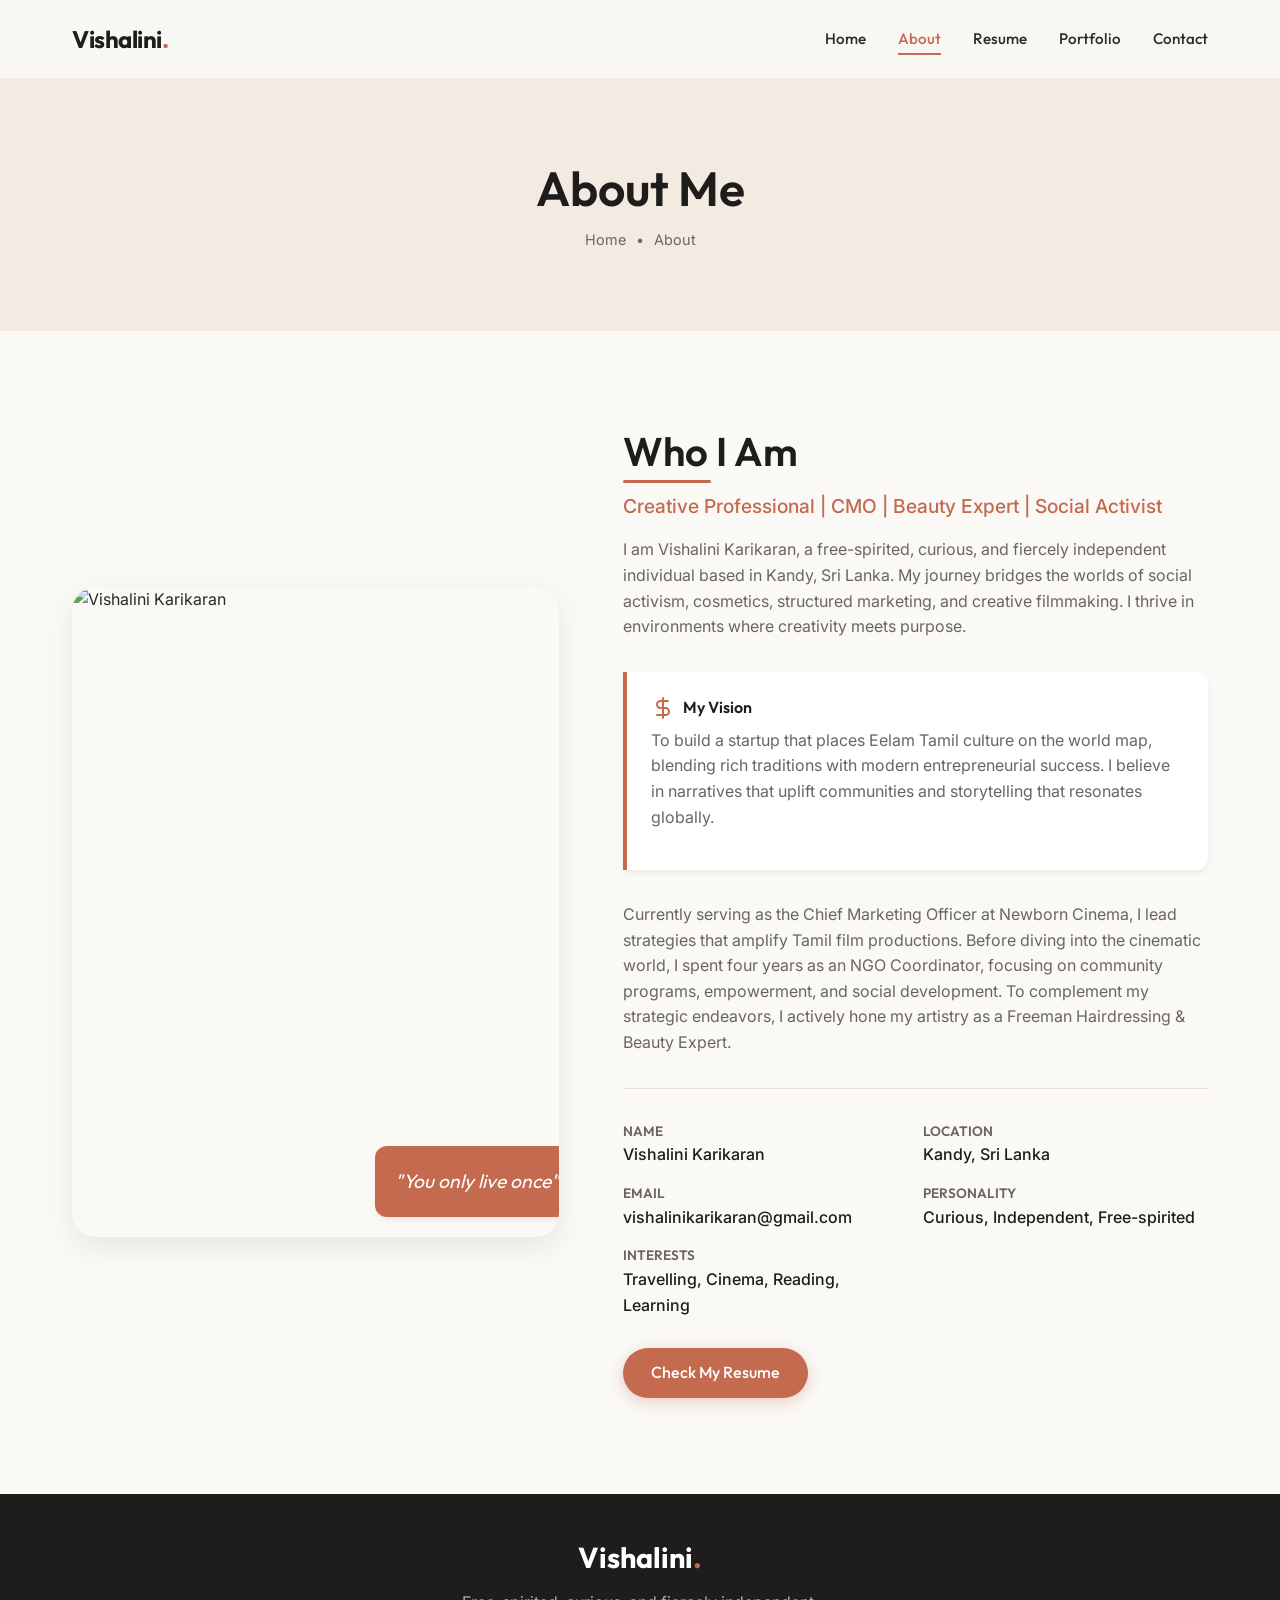
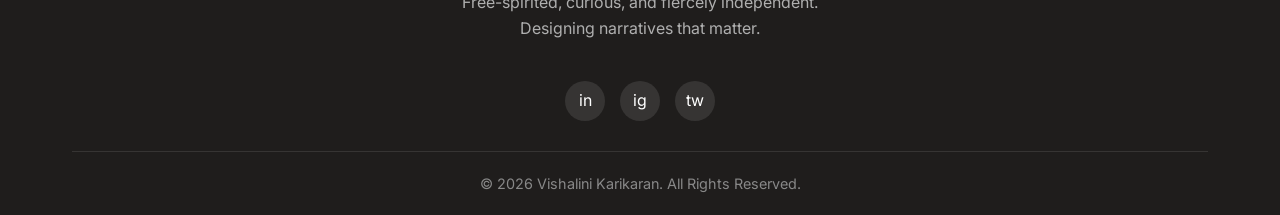
==== about.html @ 3551d784 "first commit" ====
<!DOCTYPE html>
<html lang="en">
<head>
    <meta charset="UTF-8">
    <meta name="viewport" content="width=device-width, initial-scale=1.0">
    <title>About | Vishalini Karikaran</title>
    <link rel="icon" href="favicon.ico" type="image/x-icon">
    <link rel="stylesheet" href="style.css">
</head>
<body>

    <!-- Header Navigation -->
    <header class="header">
        <div class="container nav-container">
            <a href="index.html" class="logo">Vishalini<span>.</span></a>
            
            <div class="menu-toggle">
                <span></span>
                <span></span>
                <span></span>
            </div>
            
            <nav class="nav-links">
                <a href="index.html" class="nav-item">Home</a>
                <a href="about.html" class="nav-item">About</a>
                <a href="resume.html" class="nav-item">Resume</a>
                <a href="portfolio.html" class="nav-item">Portfolio</a>
                <a href="contact.html" class="nav-item">Contact</a>
            </nav>
        </div>
    </header>

    <!-- Page Hero -->
    <section class="page-hero">
        <div class="container">
            <h1 class="page-title">About Me</h1>
            <div class="breadcrumb">
                <a href="index.html">Home</a> &bull; <span>About</span>
            </div>
        </div>
    </section>

    <!-- About Content Section -->
    <section class="section">
        <div class="container">
            <div class="about-grid">
                <!-- Image -->
                <div class="about-img">
                    <img src="https://images.unsplash.com/photo-1580489944761-15a19d654956?ixlib=rb-4.0.3&auto=format&fit=crop&w=800&q=80" alt="Vishalini Karikaran">
                    <div class="about-quote">
                        "You only live once"
                    </div>
                </div>

                <!-- Text Content -->
                <div class="about-content">
                    <h2 class="section-title">Who I Am</h2>
                    <p class="lead">Creative Professional | CMO | Beauty Expert | Social Activist</p>
                    
                    <p>
                        I am Vishalini Karikaran, a free-spirited, curious, and fiercely independent individual based in Kandy, Sri Lanka. 
                        My journey bridges the worlds of social activism, cosmetics, structured marketing, and creative filmmaking. 
                        I thrive in environments where creativity meets purpose.
                    </p>

                    <div class="vision-box">
                        <h4>
                            <svg width="24" height="24" viewBox="0 0 24 24" fill="none" stroke="currentColor" stroke-width="2" stroke-linecap="round" stroke-linejoin="round" style="color: var(--color-primary);"><path d="M12 2v20M17 5H9.5a3.5 3.5 0 0 0 0 7h5a3.5 3.5 0 0 1 0 7H6"/></svg>
                            My Vision
                        </h4>
                        <p>
                            To build a startup that places Eelam Tamil culture on the world map, blending rich traditions with modern entrepreneurial success. I believe in narratives that uplift communities and storytelling that resonates globally.
                        </p>
                    </div>

                    <p>
                        Currently serving as the Chief Marketing Officer at Newborn Cinema, I lead strategies that amplify Tamil film productions. Before diving into the cinematic world, I spent four years as an NGO Coordinator, focusing on community programs, empowerment, and social development. To complement my strategic endeavors, I actively hone my artistry as a Freeman Hairdressing & Beauty Expert.
                    </p>

                    <div class="personal-details">
                        <div class="detail-item">
                            <span class="label">Name</span>
                            <span class="val">Vishalini Karikaran</span>
                        </div>
                        <div class="detail-item">
                            <span class="label">Location</span>
                            <span class="val">Kandy, Sri Lanka</span>
                        </div>
                        <div class="detail-item">
                            <span class="label">Email</span>
                            <span class="val">vishalinikarikaran@gmail.com</span>
                        </div>
                        <div class="detail-item">
                            <span class="label">Personality</span>
                            <span class="val">Curious, Independent, Free-spirited</span>
                        </div>
                        <div class="detail-item">
                            <span class="label">Interests</span>
                            <span class="val">Travelling, Cinema, Reading, Learning</span>
                        </div>
                    </div>

                    <div style="margin-top: 30px;">
                        <a href="resume.html" class="btn btn-primary">Check My Resume</a>
                    </div>
                </div>
            </div>
        </div>
    </section>

    <!-- Footer -->
    <footer class="footer">
        <div class="container">
            <div class="footer-content">
                <a href="index.html" class="footer-logo">Vishalini<span>.</span></a>
                <p class="footer-text">Free-spirited, curious, and fiercely independent. Designing narratives that matter.</p>
                
                <div class="social-links" style="justify-content: center;">
                    <a href="#" class="social-link" aria-label="LinkedIn">in</a>
                    <a href="#" class="social-link" aria-label="Instagram">ig</a>
                    <a href="#" class="social-link" aria-label="Twitter">tw</a>
                </div>
            </div>
            <div class="footer-bottom">
                <p>&copy; 2026 Vishalini Karikaran. All Rights Reserved.</p>
            </div>
        </div>
    </footer>

    <script src="script.js"></script>
</body>
</html>
---- style.css ----
/* 
====================================
CSS VARIABLES & RESET
==================================== 
*/

@import url('https://fonts.googleapis.com/css2?family=Inter:wght@300;400;500;600&family=Outfit:wght@300;400;500;600;700&display=swap');

:root {
  /* Colors - Warm, Earthy, Professional */
  --color-bg: #FAF9F6;
  --color-bg-alt: #F3EBE1; /* Soft sand/peach */
  --color-text: #2C2A29;
  --color-text-light: #6A6560;
  
  --color-primary: #C36A4F; /* Terracotta */
  --color-primary-hover: #A85A42;
  --color-accent: #E5B299; /* Light Peach */
  --color-dark: #1F1D1C;
  
  --color-white: #FFFFFF;
  --color-border: #E8DFD5;

  /* Typography */
  --font-heading: 'Outfit', sans-serif;
  --font-body: 'Inter', sans-serif;

  /* Spacing */
  --spacing-sm: 0.5rem;
  --spacing-md: 1rem;
  --spacing-lg: 2rem;
  --spacing-xl: 4rem;
  --spacing-xxl: 6rem;

  /* Shadows & Radius */
  --radius-sm: 8px;
  --radius-md: 12px;
  --radius-lg: 24px;
  --shadow-sm: 0 4px 6px rgba(0, 0, 0, 0.05);
  --shadow-md: 0 10px 30px rgba(0, 0, 0, 0.08);
  
  /* Transitions */
  --transition: all 0.3s cubic-bezier(0.25, 0.8, 0.25, 1);
}

* {
  margin: 0;
  padding: 0;
  box-sizing: border-box;
}

html {
  font-size: 16px;
  scroll-behavior: smooth;
}

body {
  font-family: var(--font-body);
  background-color: var(--color-bg);
  color: var(--color-text);
  line-height: 1.6;
  overflow-x: hidden;
}

h1, h2, h3, h4, h5, h6 {
  font-family: var(--font-heading);
  font-weight: 600;
  color: var(--color-dark);
  line-height: 1.2;
}

a {
  text-decoration: none;
  color: inherit;
  transition: var(--transition);
}

ul {
  list-style: none;
}

img {
  max-width: 100%;
  height: auto;
  display: block;
}

.container {
  width: 100%;
  max-width: 1200px;
  margin: 0 auto;
  padding: 0 var(--spacing-lg);
}

.section {
  padding: var(--spacing-xxl) 0;
}

.section-title {
  font-size: 2.5rem;
  margin-bottom: var(--spacing-md);
  position: relative;
  display: inline-block;
}

.section-title::after {
  content: '';
  position: absolute;
  left: 0;
  bottom: -8px;
  width: 50%;
  height: 3px;
  background-color: var(--color-primary);
  border-radius: 4px;
}

.section-subtitle {
  color: var(--color-text-light);
  font-size: 1.1rem;
  margin-bottom: var(--spacing-xl);
  max-width: 600px;
}

/* Base Buttons */
.btn {
  display: inline-flex;
  align-items: center;
  justify-content: center;
  gap: 8px;
  padding: 12px 28px;
  border-radius: 50px;
  font-family: var(--font-heading);
  font-weight: 500;
  font-size: 1rem;
  cursor: pointer;
  border: none;
  transition: var(--transition);
  outline: none;
}

.btn-primary {
  background-color: var(--color-primary);
  color: var(--color-white);
  box-shadow: 0 4px 15px rgba(195, 106, 79, 0.3);
}

.btn-primary:hover {
  background-color: var(--color-primary-hover);
  transform: translateY(-2px);
  box-shadow: 0 6px 20px rgba(195, 106, 79, 0.4);
}

.btn-outline {
  background-color: transparent;
  color: var(--color-primary);
  border: 2px solid var(--color-primary);
}

.btn-outline:hover {
  background-color: var(--color-primary);
  color: var(--color-white);
}

/* 
====================================
HEADER & NAVIGATION
==================================== 
*/
.header {
  position: fixed;
  top: 0;
  left: 0;
  width: 100%;
  z-index: 1000;
  background-color: rgba(250, 249, 246, 0.9);
  backdrop-filter: blur(10px);
  -webkit-backdrop-filter: blur(10px);
  border-bottom: 1px solid rgba(232, 223, 213, 0.5);
  transition: var(--transition);
  padding: 20px 0;
}

.header.scrolled {
  padding: 12px 0;
  box-shadow: var(--shadow-sm);
}

.nav-container {
  display: flex;
  justify-content: space-between;
  align-items: center;
}

.logo {
  font-family: var(--font-heading);
  font-size: 1.5rem;
  font-weight: 700;
  color: var(--color-dark);
  letter-spacing: -0.5px;
}

.logo span {
  color: var(--color-primary);
}

.nav-links {
  display: flex;
  align-items: center;
  gap: 2rem;
}

.nav-item {
  position: relative;
  font-family: var(--font-heading);
  font-weight: 500;
  font-size: 0.95rem;
  color: var(--color-text);
}

.nav-item::after {
  content: '';
  position: absolute;
  left: 0;
  bottom: -4px;
  width: 0;
  height: 2px;
  background-color: var(--color-primary);
  transition: var(--transition);
}

.nav-item:hover::after,
.nav-item.active::after {
  width: 100%;
}

.nav-item:hover,
.nav-item.active {
  color: var(--color-primary);
}

.menu-toggle {
  display: none;
  flex-direction: column;
  gap: 5px;
  cursor: pointer;
  z-index: 1001;
}

.menu-toggle span {
  width: 25px;
  height: 2px;
  background-color: var(--color-dark);
  transition: var(--transition);
}

/* 
====================================
HERO SECTION (HOME)
==================================== 
*/
.hero {
  min-height: 100vh;
  display: flex;
  align-items: center;
  padding-top: 80px; /* Offset for header */
  position: relative;
  overflow: hidden;
}

.hero-bg-shapes {
  position: absolute;
  top: 0;
  left: 0;
  width: 100%;
  height: 100%;
  z-index: -1;
  overflow: hidden;
}

.shape {
  position: absolute;
  border-radius: 50%;
  filter: blur(80px);
  opacity: 0.6;
}

.shape-1 {
  top: -10%;
  right: -5%;
  width: 500px;
  height: 500px;
  background-color: var(--color-accent);
}

.shape-2 {
  bottom: 10%;
  left: -10%;
  width: 400px;
  height: 400px;
  background: rgba(195, 106, 79, 0.15);
}

.hero-container {
  display: grid;
  grid-template-columns: 1fr 1fr;
  gap: var(--spacing-xl);
  align-items: center;
}

.hero-content {
  max-width: 600px;
}

.hero-greeting {
  font-family: var(--font-heading);
  color: var(--color-primary);
  font-weight: 600;
  font-size: 1.1rem;
  margin-bottom: 0.5rem;
  display: block;
}

.hero-title {
  font-size: 4rem;
  line-height: 1.1;
  margin-bottom: var(--spacing-md);
  letter-spacing: -1px;
}

.hero-title span {
  display: block;
  -webkit-text-stroke: 1px var(--color-dark);
  color: transparent;
}

.hero-desc {
  font-size: 1.1rem;
  color: var(--color-text-light);
  margin-bottom: var(--spacing-lg);
  max-width: 500px;
}

.hero-btns {
  display: flex;
  gap: var(--spacing-md);
}

.hero-image-wrapper {
  position: relative;
}

.hero-image-inner {
  position: relative;
  border-radius: 30% 70% 70% 30% / 30% 30% 70% 70%;
  overflow: hidden;
  background-color: var(--color-accent);
  aspect-ratio: 1/1.1;
  display: flex;
  justify-content: center;
  align-items: flex-end;
  box-shadow: var(--shadow-md);
  border: 8px solid var(--color-white);
  animation: morphing 10s ease-in-out infinite;
}

@keyframes morphing {
  0% { border-radius: 30% 70% 70% 30% / 30% 30% 70% 70%; }
  25% { border-radius: 58% 42% 75% 25% / 76% 46% 54% 24%; }
  50% { border-radius: 50% 50% 33% 67% / 55% 27% 73% 45%; }
  75% { border-radius: 33% 67% 58% 42% / 63% 68% 32% 37%; }
  100% { border-radius: 30% 70% 70% 30% / 30% 30% 70% 70%; }
}

.hero-image-inner img {
  width: 100%;
  height: 100%;
  object-fit: cover;
}

.experience-badge {
  position: absolute;
  bottom: 40px;
  left: -20px;
  background: var(--color-white);
  padding: 15px 20px;
  border-radius: var(--radius-md);
  box-shadow: var(--shadow-md);
  display: flex;
  align-items: center;
  gap: 15px;
  animation: float 4s ease-in-out infinite;
}

@keyframes float {
  0% { transform: translateY(0); }
  50% { transform: translateY(-10px); }
  100% { transform: translateY(0); }
}

.experience-badge h3 {
  font-size: 2rem;
  color: var(--color-primary);
  margin: 0;
}

.experience-badge p {
  font-size: 0.8rem;
  font-weight: 500;
  line-height: 1.2;
  color: var(--color-text);
  margin: 0;
}

/* 
====================================
PAGE HERO (For inner pages)
==================================== 
*/
.page-hero {
  padding: 160px 0 80px;
  background-color: var(--color-bg-alt);
  text-align: center;
}

.page-title {
  font-size: 3rem;
  margin-bottom: 10px;
}

.breadcrumb {
  display: flex;
  justify-content: center;
  gap: 10px;
  font-size: 0.9rem;
  color: var(--color-text-light);
}

.breadcrumb a:hover {
  color: var(--color-primary);
}

/* 
====================================
ABOUT SECTION
==================================== 
*/
.about-grid {
  display: grid;
  grid-template-columns: 1fr 1.2fr;
  gap: var(--spacing-xl);
  align-items: center;
}

.about-img {
  position: relative;
  border-radius: var(--radius-lg);
  overflow: hidden;
  box-shadow: var(--shadow-md);
}

.about-img img {
  width: 100%;
  aspect-ratio: 3/4;
  object-fit: cover;
}

.about-quote {
  position: absolute;
  bottom: 20px;
  right: -20px; /* Offset to break grid */
  background-color: var(--color-primary);
  color: var(--color-white);
  padding: 20px;
  border-radius: var(--radius-md);
  font-family: var(--font-heading);
  font-style: italic;
  font-size: 1.2rem;
  box-shadow: var(--shadow-sm);
  max-width: 250px;
}

.about-content h3 {
  font-size: 2rem;
  margin-bottom: var(--spacing-sm);
}

.about-content .lead {
  font-size: 1.2rem;
  font-weight: 500;
  color: var(--color-primary);
  margin-bottom: var(--spacing-md);
}

.about-content p {
  margin-bottom: var(--spacing-md);
  color: var(--color-text-light);
}

.vision-box {
  background-color: var(--color-white);
  padding: 24px;
  border-left: 4px solid var(--color-primary);
  border-radius: 0 var(--radius-md) var(--radius-md) 0;
  margin: var(--spacing-lg) 0;
  box-shadow: var(--shadow-sm);
}

.vision-box h4 {
  margin-bottom: 8px;
  display: flex;
  align-items: center;
  gap: 8px;
}

.personal-details {
  display: grid;
  grid-template-columns: 1fr 1fr;
  gap: 15px;
  margin-top: var(--spacing-lg);
  padding-top: var(--spacing-lg);
  border-top: 1px solid var(--color-border);
}

.detail-item span {
  display: block;
}

.detail-item .label {
  font-size: 0.85rem;
  text-transform: uppercase;
  color: var(--color-text-light);
  font-weight: 600;
  font-family: var(--font-heading);
}

.detail-item .val {
  font-weight: 500;
  color: var(--color-dark);
}

/* 
====================================
RESUME (EXPERIENCE & EDUCATION)
==================================== 
*/
.resume-grid {
  display: grid;
  grid-template-columns: 1fr 1fr;
  gap: var(--spacing-xxl);
}

.timeline {
  position: relative;
  padding-left: 30px;
}

.timeline::before {
  content: '';
  position: absolute;
  left: 0;
  top: 10px;
  bottom: 0;
  width: 2px;
  background-color: var(--color-border);
}

.timeline-item {
  position: relative;
  margin-bottom: var(--spacing-lg);
}

.timeline-item::before {
  content: '';
  position: absolute;
  left: -35px;
  top: 5px;
  width: 12px;
  height: 12px;
  border-radius: 50%;
  background-color: var(--color-primary);
  border: 3px solid var(--color-bg);
  box-shadow: 0 0 0 2px var(--color-primary);
}

.timeline-date {
  display: inline-block;
  padding: 4px 12px;
  background-color: var(--color-bg-alt);
  color: var(--color-primary);
  border-radius: 20px;
  font-size: 0.85rem;
  font-weight: 600;
  margin-bottom: 10px;
}

.timeline-title {
  font-size: 1.3rem;
  margin-bottom: 5px;
}

.timeline-company {
  font-weight: 500;
  color: var(--color-text-light);
  margin-bottom: 10px;
  display: block;
}

.timeline-desc {
  color: var(--color-text-light);
  font-size: 0.95rem;
}

/* 
====================================
SKILLS SECTION
==================================== 
*/
.skills-grid {
  display: grid;
  grid-template-columns: repeat(auto-fit, minmax(280px, 1fr));
  gap: var(--spacing-lg);
  margin-top: var(--spacing-xl);
}

.skill-card {
  background-color: var(--color-white);
  padding: 30px;
  border-radius: var(--radius-md);
  box-shadow: var(--shadow-sm);
  transition: var(--transition);
  border-top: 4px solid transparent;
}

.skill-card:hover {
  transform: translateY(-5px);
  box-shadow: var(--shadow-md);
  border-top-color: var(--color-primary);
}

.skill-icon {
  width: 50px;
  height: 50px;
  background-color: var(--color-bg-alt);
  color: var(--color-primary);
  border-radius: 12px;
  display: flex;
  align-items: center;
  justify-content: center;
  font-size: 1.5rem;
  margin-bottom: 20px;
}

.skill-card h4 {
  font-size: 1.2rem;
  margin-bottom: 15px;
}

.skill-tags {
  display: flex;
  flex-wrap: wrap;
  gap: 8px;
}

.skill-tag {
  background-color: var(--color-bg);
  padding: 6px 12px;
  border-radius: 4px;
  font-size: 0.85rem;
  color: var(--color-text);
  border: 1px solid var(--color-border);
}

/* Languages */
.lang-container {
  margin-top: var(--spacing-xl);
}

.lang-item {
  margin-bottom: 15px;
}

.lang-header {
  display: flex;
  justify-content: space-between;
  margin-bottom: 5px;
}

.lang-name {
  font-weight: 600;
}

.lang-level {
  color: var(--color-text-light);
  font-size: 0.9rem;
}

.lang-bar {
  height: 8px;
  background-color: var(--color-border);
  border-radius: 4px;
  overflow: hidden;
}

.lang-progress {
  height: 100%;
  background-color: var(--color-primary);
  border-radius: 4px;
}

/* 
====================================
PORTFOLIO SECTION
==================================== 
*/
.portfolio-filter {
  display: flex;
  justify-content: center;
  flex-wrap: wrap;
  gap: 15px;
  margin-bottom: var(--spacing-xl);
}

.filter-btn {
  background: transparent;
  border: 1px solid var(--color-border);
  padding: 8px 20px;
  border-radius: 30px;
  cursor: pointer;
  font-family: var(--font-heading);
  font-weight: 500;
  transition: var(--transition);
}

.filter-btn:hover,
.filter-btn.active {
  background-color: var(--color-primary);
  color: var(--color-white);
  border-color: var(--color-primary);
}

.portfolio-grid {
  display: grid;
  grid-template-columns: repeat(auto-fill, minmax(320px, 1fr));
  gap: var(--spacing-lg);
}

.portfolio-item {
  position: relative;
  border-radius: var(--radius-md);
  overflow: hidden;
  box-shadow: var(--shadow-sm);
  group: portfolio;
  aspect-ratio: 4/3;
  cursor: pointer;
}

.portfolio-img {
  width: 100%;
  height: 100%;
  object-fit: cover;
  transition: transform 0.5s ease;
}

.portfolio-overlay {
  position: absolute;
  inset: 0;
  background: linear-gradient(to top, rgba(31, 29, 28, 0.9), rgba(31, 29, 28, 0.2));
  display: flex;
  flex-direction: column;
  justify-content: flex-end;
  padding: 30px;
  opacity: 0;
  transition: var(--transition);
}

.portfolio-item:hover .portfolio-img {
  transform: scale(1.05);
}

.portfolio-item:hover .portfolio-overlay {
  opacity: 1;
}

.portfolio-category {
  color: var(--color-accent);
  font-size: 0.85rem;
  font-weight: 600;
  text-transform: uppercase;
  letter-spacing: 1px;
  margin-bottom: 5px;
  transform: translateY(20px);
  transition: all 0.4s ease 0.1s;
}

.portfolio-title {
  color: var(--color-white);
  font-size: 1.4rem;
  transform: translateY(20px);
  transition: all 0.4s ease 0.2s;
}

.portfolio-item:hover .portfolio-category,
.portfolio-item:hover .portfolio-title {
  transform: translateY(0);
}

/* 
====================================
CONTACT SECTION
==================================== 
*/
.contact-wrap {
  display: grid;
  grid-template-columns: 1fr 1.5fr;
  gap: var(--spacing-xl);
  background-color: var(--color-white);
  border-radius: var(--radius-lg);
  overflow: hidden;
  box-shadow: var(--shadow-md);
}

.contact-info {
  background-color: var(--color-dark);
  color: var(--color-white);
  padding: 40px;
}

.contact-info h3 {
  color: var(--color-white);
  margin-bottom: 10px;
}

.contact-info p {
  color: #AFAFAF;
  margin-bottom: 30px;
}

.contact-details {
  display: flex;
  flex-direction: column;
  gap: 20px;
}

.contact-item {
  display: flex;
  align-items: flex-start;
  gap: 15px;
}

.contact-icon {
  width: 40px;
  height: 40px;
  background-color: rgba(255, 255, 255, 0.1);
  border-radius: 50%;
  display: flex;
  align-items: center;
  justify-content: center;
  color: var(--color-primary);
  font-size: 1.2rem;
  flex-shrink: 0;
}

.contact-text h4 {
  font-size: 1rem;
  margin-bottom: 5px;
  color: var(--color-white);
}

.contact-text p, .contact-text a {
  color: #AFAFAF;
  font-size: 0.95rem;
}

.contact-text a:hover {
  color: var(--color-primary);
}

.social-links {
  display: flex;
  gap: 15px;
  margin-top: 40px;
}

.social-link {
  width: 40px;
  height: 40px;
  border-radius: 50%;
  background-color: rgba(255, 255, 255, 0.1);
  display: flex;
  align-items: center;
  justify-content: center;
  color: var(--color-white);
  transition: var(--transition);
}

.social-link:hover {
  background-color: var(--color-primary);
  transform: translateY(-3px);
}

.contact-form {
  padding: 40px;
}

.form-group {
  margin-bottom: 20px;
}

.form-row {
  display: grid;
  grid-template-columns: 1fr 1fr;
  gap: 20px;
}

.form-label {
  display: block;
  font-weight: 500;
  margin-bottom: 8px;
  color: var(--color-dark);
}

.form-control {
  width: 100%;
  padding: 12px 15px;
  border: 1px solid var(--color-border);
  border-radius: var(--radius-sm);
  background-color: var(--color-bg);
  font-family: var(--font-body);
  font-size: 1rem;
  transition: var(--transition);
}

.form-control:focus {
  outline: none;
  border-color: var(--color-primary);
  box-shadow: 0 0 0 3px rgba(195, 106, 79, 0.1);
}

textarea.form-control {
  min-height: 120px;
  resize: vertical;
}

/* 
====================================
FOOTER
==================================== 
*/
.footer {
  background-color: var(--color-dark);
  color: var(--color-white);
  padding: 40px 0 20px;
  text-align: center;
}

.footer-content {
  margin-bottom: 30px;
}

.footer-logo {
  font-family: var(--font-heading);
  font-size: 1.8rem;
  font-weight: 700;
  color: var(--color-white);
  margin-bottom: 10px;
  display: inline-block;
}

.footer-logo span {
  color: var(--color-primary);
}

.footer-text {
  color: #AFAFAF;
  max-width: 400px;
  margin: 0 auto;
}

.footer-bottom {
  padding-top: 20px;
  border-top: 1px solid rgba(255, 255, 255, 0.1);
  color: #888;
  font-size: 0.9rem;
}

/* 
====================================
RESPONSIVE DESIGN
==================================== 
*/
@media (max-width: 992px) {
  .hero-title { font-size: 3rem; }
  .about-grid, .resume-grid, .contact-wrap { grid-template-columns: 1fr; }
  .about-img { margin-bottom: 30px; }
  .about-quote { right: 20px; }
  .contact-wrap { gap: 0; }
  .form-row { grid-template-columns: 1fr; }
}

@media (max-width: 768px) {
  .nav-links {
    position: fixed;
    top: 0;
    right: -100%;
    width: 80%;
    max-width: 300px;
    height: 100vh;
    background-color: var(--color-white);
    flex-direction: column;
    justify-content: center;
    align-items: center;
    gap: 2rem;
    box-shadow: -5px 0 15px rgba(0,0,0,0.1);
    transition: var(--transition);
    z-index: 1000;
  }
  
  .nav-links.active {
    right: 0;
  }
  
  .menu-toggle {
    display: flex;
  }
  
  .menu-toggle.active span:nth-child(1) {
    transform: translateY(7px) rotate(45deg);
  }
  
  .menu-toggle.active span:nth-child(2) {
    opacity: 0;
  }
  
  .menu-toggle.active span:nth-child(3) {
    transform: translateY(-7px) rotate(-45deg);
  }
  
  .hero-container { grid-template-columns: 1fr; text-align: center; }
  .hero-btns { justify-content: center; }
  .hero-image-wrapper { order: -1; max-width: 400px; margin: 0 auto; }
  .experience-badge { bottom: 10px; left: 10px; padding: 10px 15px; }
  .experience-badge h3 { font-size: 1.5rem; }
  
  .page-title { font-size: 2.5rem; }
  .section-title { font-size: 2rem; }
}

@media (max-width: 480px) {
  .hero-title { font-size: 2.2rem; }
  .contact-info, .contact-form { padding: 30px 20px; }
  .personal-details { grid-template-columns: 1fr; }
}
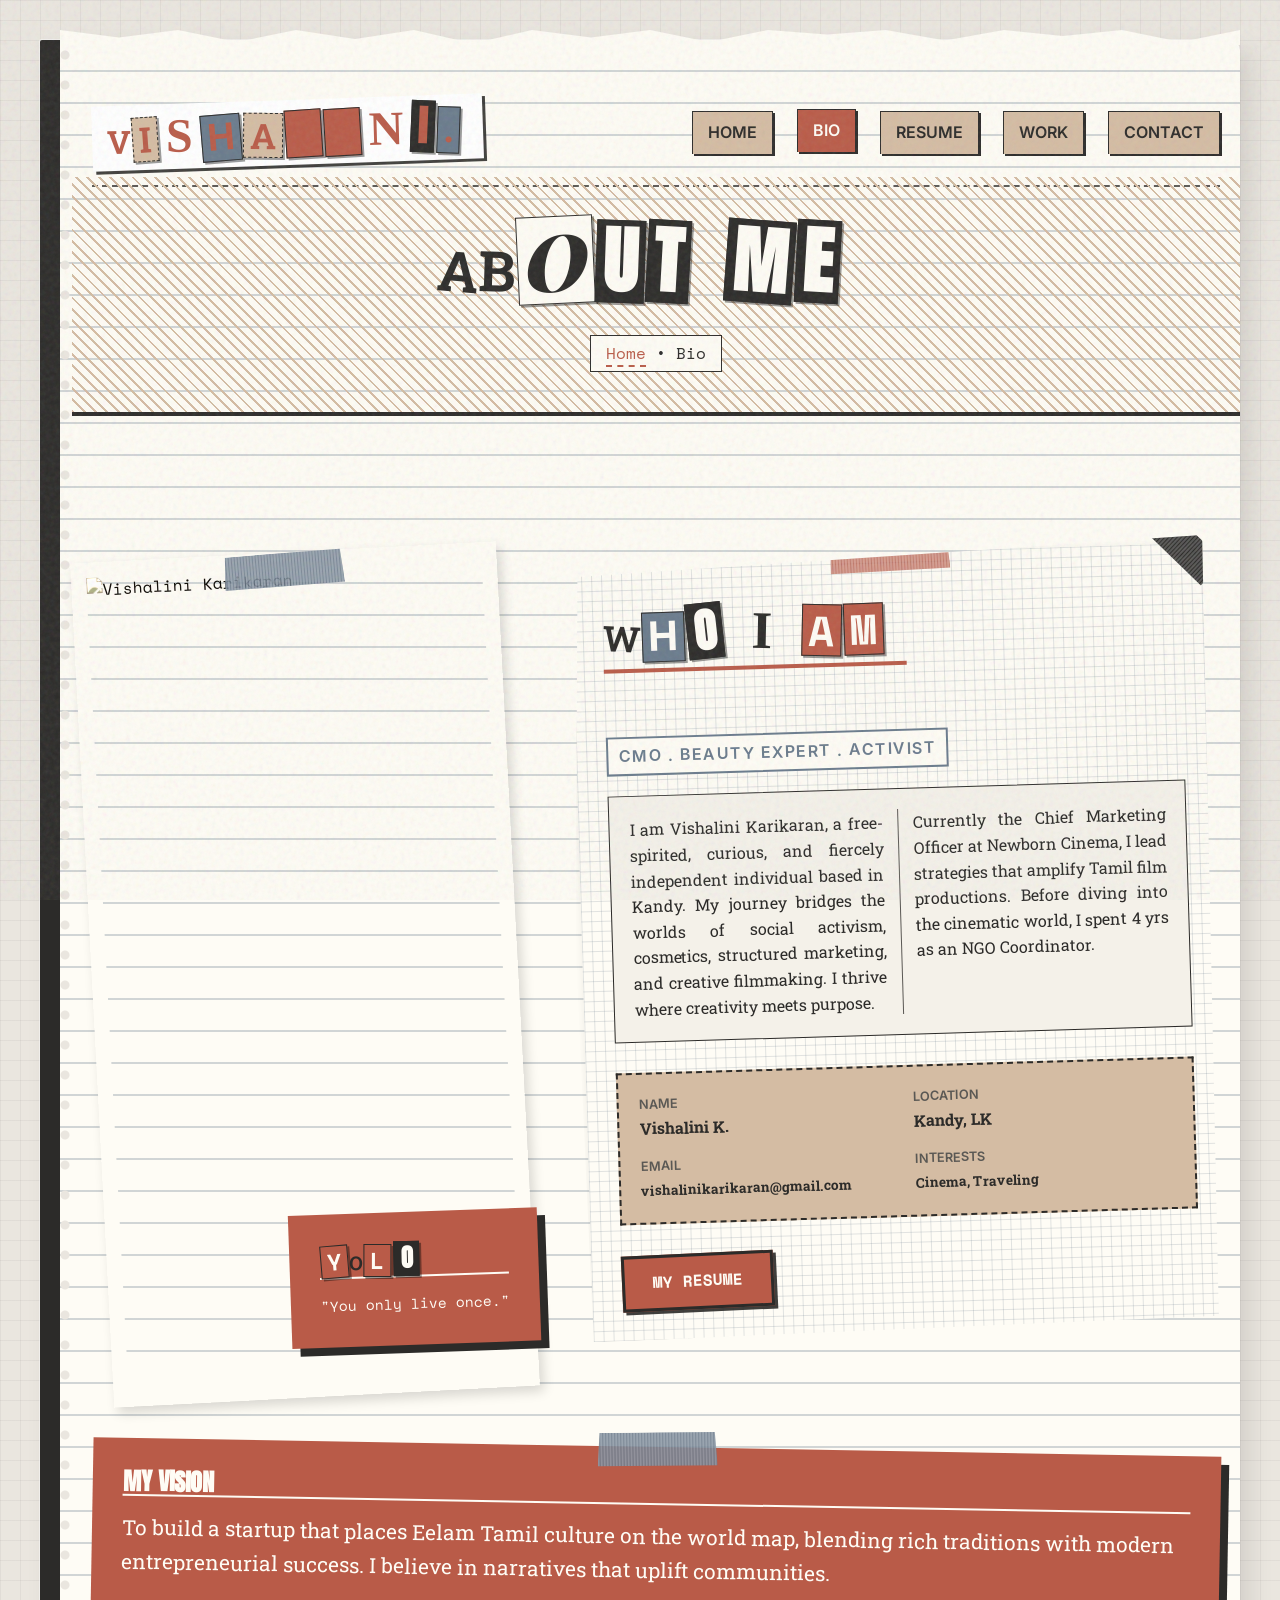
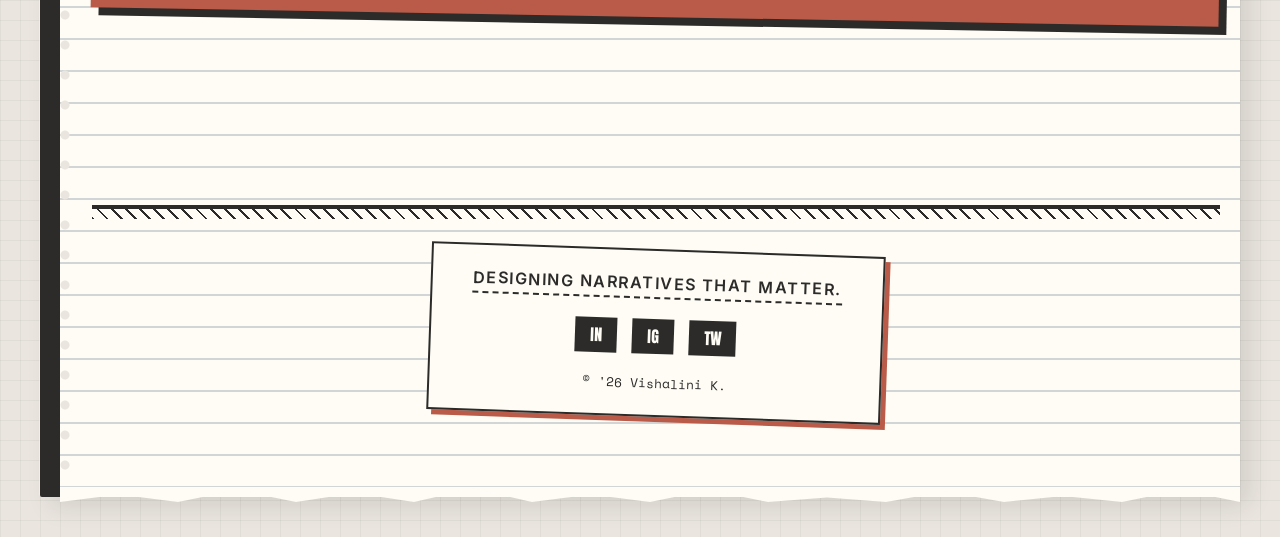
==== commit b5c5b23e: "feat: Implement the initial structure, styling, and basic interactivity for a personal portfolio web" ====
--- a/about.html
+++ b/about.html
@@ -4,128 +4,116 @@
     <meta charset="UTF-8">
     <meta name="viewport" content="width=device-width, initial-scale=1.0">
     <title>About | Vishalini Karikaran</title>
-    <link rel="icon" href="favicon.ico" type="image/x-icon">
     <link rel="stylesheet" href="style.css">
 </head>
 <body>
 
-    <!-- Header Navigation -->
-    <header class="header">
-        <div class="container nav-container">
-            <a href="index.html" class="logo">Vishalini<span>.</span></a>
-            
-            <div class="menu-toggle">
-                <span></span>
-                <span></span>
-                <span></span>
+    <div class="container sketchbook-page bg-lined">
+        <div class="torn-edge" style="top: -10px; transform: scaleY(-1);"></div>
+        
+        <!-- Header Navigation -->
+        <header class="header">
+            <div class="nav-container">
+                <a href="index.html" class="logo ransom-text">Vishalini.</a>
+                
+                <nav class="nav-links">
+                    <a href="index.html" class="nav-item">Home</a>
+                    <a href="about.html" class="nav-item active">Bio</a>
+                    <a href="resume.html" class="nav-item">Resume</a>
+                    <a href="portfolio.html" class="nav-item">Work</a>
+                    <a href="contact.html" class="nav-item">Contact</a>
+                </nav>
             </div>
-            
-            <nav class="nav-links">
-                <a href="index.html" class="nav-item">Home</a>
-                <a href="about.html" class="nav-item">About</a>
-                <a href="resume.html" class="nav-item">Resume</a>
-                <a href="portfolio.html" class="nav-item">Portfolio</a>
-                <a href="contact.html" class="nav-item">Contact</a>
-            </nav>
-        </div>
-    </header>
+        </header>
 
-    <!-- Page Hero -->
-    <section class="page-hero">
-        <div class="container">
-            <h1 class="page-title">About Me</h1>
+        <!-- Page Hero -->
+        <section class="page-hero">
+            <h1 class="page-title ransom-text" style="font-size: 3.5rem;">About Me</h1>
             <div class="breadcrumb">
-                <a href="index.html">Home</a> &bull; <span>About</span>
+                <a href="index.html">Home</a> &bull; <span>Bio</span>
             </div>
-        </div>
-    </section>
+        </section>
 
-    <!-- About Content Section -->
-    <section class="section">
-        <div class="container">
+        <!-- About Content Section -->
+        <section class="section">
             <div class="about-grid">
                 <!-- Image -->
-                <div class="about-img">
-                    <img src="https://images.unsplash.com/photo-1580489944761-15a19d654956?ixlib=rb-4.0.3&auto=format&fit=crop&w=800&q=80" alt="Vishalini Karikaran">
-                    <div class="about-quote">
-                        "You only live once"
+                <div class="about-img photo-wrapper no-init-rot" style="transform: rotate(-3deg);">
+                    <div class="tape tape-top tape-blue"></div>
+                    <img src="https://images.unsplash.com/photo-1580489944761-15a19d654956?ixlib=rb-4.0.3&auto=format&fit=crop&w=800&q=80" alt="Vishalini Karikaran" style="filter: grayscale(80%) sepia(40%) contrast(150%);">
+                    
+                    <div class="vision-box no-init-rot" style="position:absolute; bottom: -30px; right: -20px; max-width: 250px; z-index: 10;">
+                        <h4 class="ransom-text" style="font-size: 1.2rem; color:var(--color-paper);">YOLO</h4>
+                        <p style="font-family: var(--font-anchor); font-size:0.9rem;">"You only live once."</p>
                     </div>
                 </div>
 
                 <!-- Text Content -->
-                <div class="about-content">
-                    <h2 class="section-title">Who I Am</h2>
-                    <p class="lead">Creative Professional | CMO | Beauty Expert | Social Activist</p>
+                <div class="about-content scrap bg-graph">
+                    <div class="tape tape-top tape-red"></div>
+                    <h2 class="section-title ransom-text" style="font-size: 2.2rem; margin-top:15px;">Who I Am</h2>
                     
-                    <p>
-                        I am Vishalini Karikaran, a free-spirited, curious, and fiercely independent individual based in Kandy, Sri Lanka. 
-                        My journey bridges the worlds of social activism, cosmetics, structured marketing, and creative filmmaking. 
-                        I thrive in environments where creativity meets purpose.
-                    </p>
-
-                    <div class="vision-box">
-                        <h4>
-                            <svg width="24" height="24" viewBox="0 0 24 24" fill="none" stroke="currentColor" stroke-width="2" stroke-linecap="round" stroke-linejoin="round" style="color: var(--color-primary);"><path d="M12 2v20M17 5H9.5a3.5 3.5 0 0 0 0 7h5a3.5 3.5 0 0 1 0 7H6"/></svg>
-                            My Vision
-                        </h4>
+                    <p class="clean-anchor" style="display:inline-block; margin-bottom: 20px;">CMO . Beauty Expert . Activist</p>
+                    
+                    <div class="newspaper-column">
                         <p>
-                            To build a startup that places Eelam Tamil culture on the world map, blending rich traditions with modern entrepreneurial success. I believe in narratives that uplift communities and storytelling that resonates globally.
+                            I am Vishalini Karikaran, a free-spirited, curious, and fiercely independent individual based in Kandy. My journey bridges the worlds of social activism, cosmetics, structured marketing, and creative filmmaking. I thrive where creativity meets purpose.
+                        </p>
+                        <p>
+                            Currently the Chief Marketing Officer at Newborn Cinema, I lead strategies that amplify Tamil film productions. Before diving into the cinematic world, I spent 4 yrs as an NGO Coordinator.
                         </p>
                     </div>
 
-                    <p>
-                        Currently serving as the Chief Marketing Officer at Newborn Cinema, I lead strategies that amplify Tamil film productions. Before diving into the cinematic world, I spent four years as an NGO Coordinator, focusing on community programs, empowerment, and social development. To complement my strategic endeavors, I actively hone my artistry as a Freeman Hairdressing & Beauty Expert.
-                    </p>
-
-                    <div class="personal-details">
+                    <div class="personal-details no-init-rot">
+                        <div class="tape tape-corner" style="background-color: var(--color-ink); right: -15px; top: -15px;"></div>
                         <div class="detail-item">
                             <span class="label">Name</span>
-                            <span class="val">Vishalini Karikaran</span>
+                            <span class="val">Vishalini K.</span>
                         </div>
                         <div class="detail-item">
                             <span class="label">Location</span>
-                            <span class="val">Kandy, Sri Lanka</span>
+                            <span class="val">Kandy, LK</span>
                         </div>
                         <div class="detail-item">
                             <span class="label">Email</span>
-                            <span class="val">vishalinikarikaran@gmail.com</span>
-                        </div>
-                        <div class="detail-item">
-                            <span class="label">Personality</span>
-                            <span class="val">Curious, Independent, Free-spirited</span>
+                            <span class="val" style="font-size: 0.85rem;">vishalinikarikaran@gmail.com</span>
                         </div>
                         <div class="detail-item">
                             <span class="label">Interests</span>
-                            <span class="val">Travelling, Cinema, Reading, Learning</span>
+                            <span class="val" style="font-size: 0.85rem;">Cinema, Traveling</span>
                         </div>
                     </div>
 
                     <div style="margin-top: 30px;">
-                        <a href="resume.html" class="btn btn-primary">Check My Resume</a>
+                        <a href="resume.html" class="btn btn-primary">My Resume</a>
                     </div>
                 </div>
             </div>
-        </div>
-    </section>
+            
+            <div class="vision-box" style="margin-top: 50px;">
+                <div class="tape tape-top tape-blue"></div>
+                <h4>My Vision</h4>
+                <p style="font-family: var(--font-slab); font-size: 1.3rem;">
+                    To build a startup that places Eelam Tamil culture on the world map, blending rich traditions with modern entrepreneurial success. I believe in narratives that uplift communities.
+                </p>
+            </div>
+        </section>
 
-    <!-- Footer -->
-    <footer class="footer">
-        <div class="container">
+        <!-- Footer -->
+        <footer class="footer">
             <div class="footer-content">
-                <a href="index.html" class="footer-logo">Vishalini<span>.</span></a>
-                <p class="footer-text">Free-spirited, curious, and fiercely independent. Designing narratives that matter.</p>
-                
-                <div class="social-links" style="justify-content: center;">
-                    <a href="#" class="social-link" aria-label="LinkedIn">in</a>
-                    <a href="#" class="social-link" aria-label="Instagram">ig</a>
-                    <a href="#" class="social-link" aria-label="Twitter">tw</a>
+                <p class="footer-text clean-anchor" style="color:var(--color-ink); background:transparent; border:none; border-bottom:2px dashed; padding:0;">Designing narratives that matter.</p>
+                <div class="social-links">
+                    <a href="#" class="social-link">IN</a>
+                    <a href="#" class="social-link">IG</a>
+                    <a href="#" class="social-link">TW</a>
                 </div>
+                <p style="margin-top:20px; font-family:var(--font-anchor); font-size: 0.8rem;">&copy; '26 Vishalini K.</p>
             </div>
-            <div class="footer-bottom">
-                <p>&copy; 2026 Vishalini Karikaran. All Rights Reserved.</p>
-            </div>
-        </div>
-    </footer>
+        </footer>
+
+        <div class="torn-edge"></div>
+    </div>
 
     <script src="script.js"></script>
 </body>
--- a/style.css
+++ b/style.css
@@ -1,46 +1,38 @@
 /* 
 ====================================
-CSS VARIABLES & RESET
-==================================== 
-*/
-
-@import url('https://fonts.googleapis.com/css2?family=Inter:wght@300;400;500;600&family=Outfit:wght@300;400;500;600;700&display=swap');
+CSS VARIABLES & RESET (SCRAPBOOK THEME)
+==================================== 
+*/
+@import url('https://fonts.googleapis.com/css2?family=Anton&family=Roboto+Slab:wght@400;700;900&family=Playfair+Display:ital,wght@0,400;0,700;0,900;1,400;1,700&family=Space+Mono:ital,wght@0,400;0,700;1,400&family=Inter:wght@400;600&display=swap');
 
 :root {
-  /* Colors - Warm, Earthy, Professional */
-  --color-bg: #FAF9F6;
-  --color-bg-alt: #F3EBE1; /* Soft sand/peach */
-  --color-text: #2C2A29;
-  --color-text-light: #6A6560;
-  
-  --color-primary: #C36A4F; /* Terracotta */
-  --color-primary-hover: #A85A42;
-  --color-accent: #E5B299; /* Light Peach */
-  --color-dark: #1F1D1C;
-  
-  --color-white: #FFFFFF;
-  --color-border: #E8DFD5;
-
-  /* Typography */
-  --font-heading: 'Outfit', sans-serif;
-  --font-body: 'Inter', sans-serif;
-
-  /* Spacing */
+  /* Muted vintage analog palette */
+  --color-cream: #EAE6DF;
+  --color-off-white: #F4F1E9;
+  --color-dusty-blue: #6A7B8C;
+  --color-dusty-blue-hover: #556372;
+  --color-terracotta: #B95B48;
+  --color-ink: #2C2B29;
+  --color-ink-light: #5A5854;
+  --color-paper: #FEFCF5;
+  --color-kraft: #D4BCA3;
+  --color-tape: rgba(230, 226, 212, 0.85);
+
+  /* Fonts */
+  --font-anchor: 'Space Mono', monospace;  /* Hand-typed look */
+  --font-slab: 'Roboto Slab', serif;       /* Sturdy newspaper */
+  --font-didone: 'Playfair Display', serif; /* Elegant, high-contrast print */
+  --font-sans: 'Anton', sans-serif;         /* Bold poster print */
+  --font-clean: 'Inter', sans-serif;        /* Hanover studio equivalent anchor */
+
   --spacing-sm: 0.5rem;
   --spacing-md: 1rem;
   --spacing-lg: 2rem;
   --spacing-xl: 4rem;
   --spacing-xxl: 6rem;
-
-  /* Shadows & Radius */
-  --radius-sm: 8px;
-  --radius-md: 12px;
-  --radius-lg: 24px;
-  --shadow-sm: 0 4px 6px rgba(0, 0, 0, 0.05);
-  --shadow-md: 0 10px 30px rgba(0, 0, 0, 0.08);
   
-  /* Transitions */
-  --transition: all 0.3s cubic-bezier(0.25, 0.8, 0.25, 1);
+  --shadow-ink: 3px 3px 0px rgba(44, 43, 41, 0.9);
+  --shadow-paper: 4px 6px 12px rgba(0, 0, 0, 0.15);
 }
 
 * {
@@ -49,140 +41,242 @@
   box-sizing: border-box;
 }
 
-html {
-  font-size: 16px;
-  scroll-behavior: smooth;
-}
-
 body {
-  font-family: var(--font-body);
-  background-color: var(--color-bg);
-  color: var(--color-text);
+  background-color: var(--color-cream);
+  /* Lined Notebook / Graph Paper Mix */
+  background-image: 
+    linear-gradient(rgba(44,43,41,0.05) 1px, transparent 1px),
+    linear-gradient(90deg, rgba(44,43,41,0.05) 1px, transparent 1px);
+  background-size: 20px 20px;
+  color: var(--color-ink);
+  font-family: var(--font-anchor);
   line-height: 1.6;
   overflow-x: hidden;
-}
-
-h1, h2, h3, h4, h5, h6 {
-  font-family: var(--font-heading);
-  font-weight: 600;
-  color: var(--color-dark);
-  line-height: 1.2;
+  position: relative;
+}
+
+/* Analog film grain/noise overlay */
+body::after {
+  content: "";
+  position: fixed;
+  top: 0; left: 0; width: 100vw; height: 100vh;
+  pointer-events: none;
+  background: url('data:image/svg+xml;utf8,%3Csvg viewBox="0 0 200 200" xmlns="http://www.w3.org/2000/svg"%3E%3Cfilter id="noiseFilter"%3E%3CfeTurbulence type="fractalNoise" baseFrequency="0.95" numOctaves="3" stitchTiles="stitch"/%3E%3C/filter%3E%3Crect width="100%25" height="100%25" filter="url(%23noiseFilter)" opacity="0.10"/%3E%3C/svg%3E');
+  z-index: 9999;
 }
 
 a {
   text-decoration: none;
-  color: inherit;
-  transition: var(--transition);
-}
-
-ul {
-  list-style: none;
-}
-
-img {
-  max-width: 100%;
-  height: auto;
-  display: block;
-}
+  color: var(--color-terracotta);
+  border-bottom: 2px dashed var(--color-terracotta);
+  transition: all 0.2s;
+}
+
+a:hover {
+  background-color: var(--color-terracotta);
+  color: var(--color-paper);
+}
+
+ul { list-style: none; }
+img { max-width: 100%; height: auto; display: block; filter: grayscale(80%) sepia(30%) contrast(120%); mix-blend-mode: multiply; }
 
 .container {
   width: 100%;
-  max-width: 1200px;
+  max-width: 1100px;
   margin: 0 auto;
   padding: 0 var(--spacing-lg);
+  position: relative;
+  z-index: 1;
 }
 
 .section {
   padding: var(--spacing-xxl) 0;
-}
-
-.section-title {
-  font-size: 2.5rem;
-  margin-bottom: var(--spacing-md);
-  position: relative;
-  display: inline-block;
-}
-
-.section-title::after {
+  position: relative;
+}
+
+/* 
+====================================
+LAYOUT & SCRAPBOOK STRUCTURE
+==================================== 
+*/
+/* The overarching sketchbook feel */
+.sketchbook-page {
+  background-color: var(--color-off-white);
+  max-width: 1200px;
+  margin: 40px auto;
+  padding: 40px 20px;
+  box-shadow: 10px 10px 25px rgba(0,0,0,0.1), -1px -1px 0 rgba(255,255,255,0.5);
+  position: relative;
+  /* simulating notebook binding edge */
+  border-left: 20px solid var(--color-ink);
+  border-radius: 2px 10px 10px 2px;
+}
+
+.sketchbook-page::before {
   content: '';
   position: absolute;
-  left: 0;
-  bottom: -8px;
-  width: 50%;
-  height: 3px;
-  background-color: var(--color-primary);
-  border-radius: 4px;
-}
-
-.section-subtitle {
-  color: var(--color-text-light);
-  font-size: 1.1rem;
+  top: 0; left: -10px; bottom: 0; width: 30px;
+  background-image: radial-gradient(circle, var(--color-cream) 4px, transparent 5px);
+  background-size: 100% 30px;
+}
+
+/* Ephemera positioning */
+.scrap {
+  background: var(--color-paper);
+  padding: 30px;
+  box-shadow: var(--shadow-paper);
+  position: relative;
+  /* Torn paper clip-path roughly */
+  clip-path: polygon(1% 2%, 99% -1%, 98% 99%, 0% 100%, -1% 50%);
   margin-bottom: var(--spacing-xl);
-  max-width: 600px;
-}
-
-/* Base Buttons */
+}
+
+/* Tape implementation */
+.tape {
+  position: absolute;
+  width: 120px;
+  height: 35px;
+  background-color: var(--color-tape);
+  box-shadow: 0 1px 2px rgba(0,0,0,0.1);
+  background-image: linear-gradient(90deg, rgba(255,255,255,0.2) 2px, rgba(0,0,0,0.03) 2px);
+  background-size: 3px 100%;
+  z-index: 10;
+  /* Ragged tape edges */
+  clip-path: polygon(2% 0%, 98% 3%, 100% 98%, 0% 95%);
+  cursor: pointer;
+}
+.tape-top { top: -15px; left: 50%; transform: translateX(-50%) rotate(-2deg); }
+.tape-corner { top: -10px; right: -20px; transform: rotate(45deg); width: 80px; }
+.tape-blue { background-color: rgba(106, 123, 140, 0.85); }
+.tape-red { background-color: rgba(185, 91, 72, 0.75); }
+
+/* Torn paper overlay simulating ripping */
+.torn-edge {
+  position: absolute;
+  bottom: -5px; left: 0; right: 0;
+  height: 15px;
+  background: url('data:image/svg+xml;utf8,<svg xmlns="http://www.w3.org/2000/svg" viewBox="0 0 100 10" preserveAspectRatio="none"><path d="M0,0 L0,10 L5,5 L10,10 L15,2 L20,10 L25,4 L30,10 L35,1 L40,10 L45,5 L50,10 L55,2 L60,10 L65,7 L70,10 L75,3 L80,10 L85,6 L90,10 L95,2 L100,10 L100,0 Z" fill="%23FEFCF5"/></svg>');
+  z-index: 5;
+}
+
+/* Grid backgrounds for internal boxes */
+.bg-graph {
+  background-image: 
+    linear-gradient(rgba(106, 123, 140, 0.2) 1px, transparent 1px),
+    linear-gradient(90deg, rgba(106, 123, 140, 0.2) 1px, transparent 1px);
+  background-size: 10px 10px;
+}
+.bg-lined {
+  background-color: var(--color-paper);
+  background-image: linear-gradient(transparent 95%, rgba(106, 123, 140, 0.3) 5%);
+  background-size: 100% 2em;
+  padding-left: 2em;
+}
+
+
+/* 
+====================================
+RANSOM NOTE TYPOGRAPHY
+==================================== 
+*/
+h1, h2, h3, h4, h5, h6 {
+  line-height: 1.1;
+  margin-bottom: var(--spacing-md);
+  color: var(--color-ink);
+}
+
+.section-title {
+  margin-bottom: var(--spacing-xl);
+  display: inline-block;
+  position: relative;
+  border-bottom: 4px solid var(--color-terracotta);
+  padding-bottom: 5px;
+}
+
+/* Span classes injected by JS for words and letters */
+.ransom-word {
+  display: inline-block;
+  white-space: nowrap;
+}
+.ransom-letter {
+  display: inline-block;
+  padding: 4px 6px;
+  margin: -1px 1px;
+  box-shadow: 2px 2px 0px rgba(0,0,0,0.4);
+  background-color: var(--color-paper);
+  border: 1px solid var(--color-ink);
+  line-height: 1;
+  font-weight: 700;
+  text-transform: uppercase;
+}
+
+/* Random stylistic fallbacks */
+.rl-1 { font-family: var(--font-sans); font-size: 1.3em; background: var(--color-ink); color: var(--color-paper); }
+.rl-2 { font-family: var(--font-slab); font-size: 1.1em; background: var(--color-kraft); color: var(--color-ink); border-style: dashed; }
+.rl-3 { font-family: var(--font-didone); font-size: 1.4em; background: var(--color-paper); color: var(--color-ink); font-style: italic; font-weight: 900; }
+.rl-4 { font-family: var(--font-anchor); font-size: 1.2em; background: var(--color-terracotta); color: var(--color-paper); }
+.rl-5 { font-family: var(--font-clean); font-size: 1.15em; background: var(--color-dusty-blue); color: var(--color-paper); }
+.rl-6 { font-family: 'Times New Roman', serif; font-size: 1.5em; background: transparent; color: var(--color-ink); box-shadow: none; border: none; }
+.rl-bare { border: none; background: transparent; box-shadow: none; font-family: var(--font-slab); padding: 0; margin: 0; color: var(--color-ink); }
+
+/* Anchor text (clean type used sparingly to balance chaos) */
+.clean-anchor {
+  font-family: var(--font-clean);
+  font-weight: 600;
+  text-transform: uppercase;
+  letter-spacing: 1.5px;
+  color: var(--color-dusty-blue);
+  background: var(--color-paper);
+  padding: 5px 10px;
+  display: inline-block;
+  border: 2px solid var(--color-dusty-blue);
+}
+
+/* 
+====================================
+BUTTONS (STAMPS/TAGS)
+==================================== 
+*/
 .btn {
   display: inline-flex;
   align-items: center;
   justify-content: center;
   gap: 8px;
   padding: 12px 28px;
-  border-radius: 50px;
-  font-family: var(--font-heading);
-  font-weight: 500;
+  font-family: var(--font-anchor);
+  font-weight: 700;
   font-size: 1rem;
   cursor: pointer;
-  border: none;
-  transition: var(--transition);
-  outline: none;
+  border: 3px solid var(--color-ink);
+  background-color: var(--color-paper);
+  color: var(--color-ink);
+  box-shadow: var(--shadow-ink);
+  text-transform: uppercase;
+  transform: rotate(-1deg);
+  transition: all 0.1s;
+}
+
+.btn:hover {
+  background-color: var(--color-ink);
+  color: var(--color-paper);
+  transform: translateY(2px) translateX(2px) rotate(0deg);
+  box-shadow: 1px 1px 0px rgba(44, 43, 41, 0.9);
 }
 
 .btn-primary {
-  background-color: var(--color-primary);
-  color: var(--color-white);
-  box-shadow: 0 4px 15px rgba(195, 106, 79, 0.3);
-}
-
-.btn-primary:hover {
-  background-color: var(--color-primary-hover);
-  transform: translateY(-2px);
-  box-shadow: 0 6px 20px rgba(195, 106, 79, 0.4);
-}
-
-.btn-outline {
-  background-color: transparent;
-  color: var(--color-primary);
-  border: 2px solid var(--color-primary);
-}
-
-.btn-outline:hover {
-  background-color: var(--color-primary);
-  color: var(--color-white);
-}
-
-/* 
-====================================
-HEADER & NAVIGATION
+  background-color: var(--color-terracotta);
+  color: var(--color-paper);
+}
+
+/* 
+====================================
+HEADER & NAVIGATION (TAPE TABS)
 ==================================== 
 */
 .header {
-  position: fixed;
-  top: 0;
-  left: 0;
-  width: 100%;
-  z-index: 1000;
-  background-color: rgba(250, 249, 246, 0.9);
-  backdrop-filter: blur(10px);
-  -webkit-backdrop-filter: blur(10px);
-  border-bottom: 1px solid rgba(232, 223, 213, 0.5);
-  transition: var(--transition);
   padding: 20px 0;
-}
-
-.header.scrolled {
-  padding: 12px 0;
-  box-shadow: var(--shadow-sm);
+  margin-bottom: 30px;
+  border-bottom: 2px dashed var(--color-ink-light);
 }
 
 .nav-container {
@@ -192,754 +286,397 @@
 }
 
 .logo {
-  font-family: var(--font-heading);
-  font-size: 1.5rem;
-  font-weight: 700;
-  color: var(--color-dark);
-  letter-spacing: -0.5px;
+  font-family: var(--font-didone);
+  font-size: 2rem;
+  font-weight: 900;
+  color: var(--color-ink);
+  border: none;
+  background: white;
+  padding: 5px 15px;
+  box-shadow: var(--shadow-ink);
+  transform: rotate(-2deg);
 }
 
 .logo span {
-  color: var(--color-primary);
+  color: var(--color-terracotta);
 }
 
 .nav-links {
   display: flex;
-  align-items: center;
-  gap: 2rem;
+  gap: 1.5rem;
 }
 
 .nav-item {
-  position: relative;
-  font-family: var(--font-heading);
-  font-weight: 500;
-  font-size: 0.95rem;
-  color: var(--color-text);
-}
-
-.nav-item::after {
-  content: '';
-  position: absolute;
-  left: 0;
-  bottom: -4px;
-  width: 0;
-  height: 2px;
-  background-color: var(--color-primary);
-  transition: var(--transition);
-}
-
-.nav-item:hover::after,
-.nav-item.active::after {
-  width: 100%;
-}
-
-.nav-item:hover,
-.nav-item.active {
-  color: var(--color-primary);
-}
-
-.menu-toggle {
-  display: none;
-  flex-direction: column;
-  gap: 5px;
-  cursor: pointer;
-  z-index: 1001;
-}
-
-.menu-toggle span {
-  width: 25px;
-  height: 2px;
-  background-color: var(--color-dark);
-  transition: var(--transition);
-}
-
-/* 
-====================================
-HERO SECTION (HOME)
-==================================== 
-*/
-.hero {
-  min-height: 100vh;
-  display: flex;
-  align-items: center;
-  padding-top: 80px; /* Offset for header */
-  position: relative;
-  overflow: hidden;
-}
-
-.hero-bg-shapes {
-  position: absolute;
-  top: 0;
-  left: 0;
-  width: 100%;
-  height: 100%;
-  z-index: -1;
-  overflow: hidden;
-}
-
-.shape {
-  position: absolute;
-  border-radius: 50%;
-  filter: blur(80px);
-  opacity: 0.6;
-}
-
-.shape-1 {
-  top: -10%;
-  right: -5%;
-  width: 500px;
-  height: 500px;
-  background-color: var(--color-accent);
-}
-
-.shape-2 {
-  bottom: 10%;
-  left: -10%;
-  width: 400px;
-  height: 400px;
-  background: rgba(195, 106, 79, 0.15);
-}
-
+  font-family: var(--font-clean);
+  font-weight: 600;
+  text-transform: uppercase;
+  color: var(--color-ink);
+  background: var(--color-kraft);
+  padding: 8px 15px;
+  border: 1px solid var(--color-ink);
+  box-shadow: 2px 2px 0 var(--color-ink);
+  border-bottom: none;
+}
+
+.nav-item:hover, .nav-item.active {
+  background-color: var(--color-terracotta);
+  color: var(--color-paper);
+  transform: translateY(-2px);
+}
+
+/* 
+====================================
+HOME / HERO (COLLAGE)
+==================================== 
+*/
 .hero-container {
   display: grid;
   grid-template-columns: 1fr 1fr;
   gap: var(--spacing-xl);
   align-items: center;
+  position: relative;
 }
 
 .hero-content {
-  max-width: 600px;
+  background: var(--color-paper);
+  padding: 40px;
+  border: 2px solid var(--color-ink);
+  box-shadow: var(--shadow-ink);
+  position: relative;
+  z-index: 2;
+  transform: rotate(1deg);
 }
 
 .hero-greeting {
-  font-family: var(--font-heading);
-  color: var(--color-primary);
-  font-weight: 600;
+  font-family: var(--font-anchor);
+  background: var(--color-dusty-blue);
+  color: var(--color-paper);
+  padding: 5px 10px;
+  display: inline-block;
+  margin-bottom: 15px;
+  transform: rotate(-3deg);
+}
+
+.hero-desc {
+  font-family: var(--font-slab);
   font-size: 1.1rem;
-  margin-bottom: 0.5rem;
-  display: block;
-}
-
-.hero-title {
-  font-size: 4rem;
-  line-height: 1.1;
-  margin-bottom: var(--spacing-md);
-  letter-spacing: -1px;
-}
-
-.hero-title span {
-  display: block;
-  -webkit-text-stroke: 1px var(--color-dark);
-  color: transparent;
-}
-
-.hero-desc {
-  font-size: 1.1rem;
-  color: var(--color-text-light);
-  margin-bottom: var(--spacing-lg);
-  max-width: 500px;
-}
-
-.hero-btns {
-  display: flex;
-  gap: var(--spacing-md);
-}
-
-.hero-image-wrapper {
-  position: relative;
-}
-
-.hero-image-inner {
-  position: relative;
-  border-radius: 30% 70% 70% 30% / 30% 30% 70% 70%;
-  overflow: hidden;
-  background-color: var(--color-accent);
-  aspect-ratio: 1/1.1;
-  display: flex;
-  justify-content: center;
-  align-items: flex-end;
-  box-shadow: var(--shadow-md);
-  border: 8px solid var(--color-white);
-  animation: morphing 10s ease-in-out infinite;
-}
-
-@keyframes morphing {
-  0% { border-radius: 30% 70% 70% 30% / 30% 30% 70% 70%; }
-  25% { border-radius: 58% 42% 75% 25% / 76% 46% 54% 24%; }
-  50% { border-radius: 50% 50% 33% 67% / 55% 27% 73% 45%; }
-  75% { border-radius: 33% 67% 58% 42% / 63% 68% 32% 37%; }
-  100% { border-radius: 30% 70% 70% 30% / 30% 30% 70% 70%; }
-}
-
-.hero-image-inner img {
+  line-height: 1.8;
+  border-left: 4px solid var(--color-terracotta);
+  padding-left: 15px;
+  margin: var(--spacing-md) 0 var(--spacing-lg);
+  background: rgba(0,0,0,0.02);
+}
+
+.photo-wrapper {
+  position: relative;
+  border: 15px solid var(--color-paper);
+  border-bottom-width: 45px; /* Polaroid style */
+  box-shadow: var(--shadow-paper);
+  transform: rotate(3deg);
+  z-index: 1;
+}
+
+.photo-wrapper img {
   width: 100%;
-  height: 100%;
+  aspect-ratio: 1/1;
   object-fit: cover;
+  filter: grayscale(100%) contrast(150%) url("data:image/svg+xml,%3Csvg viewBox='0 0 200 200' xmlns='http://www.w3.org/2000/svg'%3E%3Cfilter id='noise'%3E%3CfeTurbulence type='fractalNoise' baseFrequency='1.5' numOctaves='3' stitchTiles='stitch'/%3E%3C/filter%3E%3C/svg%3E#noise");
 }
 
 .experience-badge {
   position: absolute;
-  bottom: 40px;
+  bottom: -20px;
   left: -20px;
-  background: var(--color-white);
-  padding: 15px 20px;
-  border-radius: var(--radius-md);
-  box-shadow: var(--shadow-md);
-  display: flex;
-  align-items: center;
-  gap: 15px;
-  animation: float 4s ease-in-out infinite;
-}
-
-@keyframes float {
-  0% { transform: translateY(0); }
-  50% { transform: translateY(-10px); }
-  100% { transform: translateY(0); }
-}
-
-.experience-badge h3 {
-  font-size: 2rem;
-  color: var(--color-primary);
-  margin: 0;
-}
-
-.experience-badge p {
-  font-size: 0.8rem;
-  font-weight: 500;
-  line-height: 1.2;
-  color: var(--color-text);
-  margin: 0;
-}
-
-/* 
-====================================
-PAGE HERO (For inner pages)
+  background: var(--color-terracotta);
+  color: var(--color-paper);
+  padding: 20px;
+  border-radius: 50%;
+  border: 2px dashed var(--color-paper);
+  box-shadow: var(--shadow-ink);
+  width: 120px; height: 120px;
+  display: flex; flex-direction: column;
+  justify-content: center; align-items: center;
+  text-align: center;
+  transform: rotate(-15deg);
+}
+
+.experience-badge h3 { font-size: 2rem; margin: 0; font-family: var(--font-sans); color: var(--color-paper); }
+.experience-badge p { font-size: 0.8rem; font-family: var(--font-anchor); margin: 0;}
+
+/* 
+====================================
+ABOUT / PAGE HERO
 ==================================== 
 */
 .page-hero {
-  padding: 160px 0 80px;
-  background-color: var(--color-bg-alt);
   text-align: center;
-}
-
-.page-title {
-  font-size: 3rem;
-  margin-bottom: 10px;
+  padding: 40px 20px;
+  margin: -40px -20px 40px -20px;
+  background-image: repeating-linear-gradient(45deg, var(--color-kraft) 0, var(--color-kraft) 2px, transparent 2px, transparent 8px);
+  border-bottom: 4px solid var(--color-ink);
 }
 
 .breadcrumb {
-  display: flex;
-  justify-content: center;
-  gap: 10px;
-  font-size: 0.9rem;
-  color: var(--color-text-light);
-}
-
-.breadcrumb a:hover {
-  color: var(--color-primary);
-}
-
-/* 
-====================================
-ABOUT SECTION
+  display: inline-block;
+  background: var(--color-paper);
+  padding: 5px 15px;
+  border: 1px solid var(--color-ink);
+  margin-top: 15px;
+  font-family: var(--font-anchor);
+}
+
+/* 
+====================================
+ABOUT CONTENT (CLIPPED ARTICLES)
 ==================================== 
 */
 .about-grid {
   display: grid;
-  grid-template-columns: 1fr 1.2fr;
+  grid-template-columns: 1fr 1.5fr;
   gap: var(--spacing-xl);
-  align-items: center;
-}
-
-.about-img {
-  position: relative;
-  border-radius: var(--radius-lg);
-  overflow: hidden;
-  box-shadow: var(--shadow-md);
-}
-
-.about-img img {
-  width: 100%;
-  aspect-ratio: 3/4;
-  object-fit: cover;
-}
-
-.about-quote {
-  position: absolute;
-  bottom: 20px;
-  right: -20px; /* Offset to break grid */
-  background-color: var(--color-primary);
-  color: var(--color-white);
+}
+
+.newspaper-column {
+  column-count: 2;
+  column-gap: 30px;
+  column-rule: 1px solid var(--color-ink-light);
+  font-family: var(--font-slab);
+  text-align: justify;
+  background: var(--color-off-white);
   padding: 20px;
-  border-radius: var(--radius-md);
-  font-family: var(--font-heading);
-  font-style: italic;
-  font-size: 1.2rem;
-  box-shadow: var(--shadow-sm);
-  max-width: 250px;
-}
-
-.about-content h3 {
-  font-size: 2rem;
-  margin-bottom: var(--spacing-sm);
-}
-
-.about-content .lead {
-  font-size: 1.2rem;
-  font-weight: 500;
-  color: var(--color-primary);
-  margin-bottom: var(--spacing-md);
-}
-
-.about-content p {
-  margin-bottom: var(--spacing-md);
-  color: var(--color-text-light);
+  border: 1px solid var(--color-ink);
 }
 
 .vision-box {
-  background-color: var(--color-white);
-  padding: 24px;
-  border-left: 4px solid var(--color-primary);
-  border-radius: 0 var(--radius-md) var(--radius-md) 0;
+  background: var(--color-terracotta);
+  color: var(--color-paper);
+  padding: 30px;
   margin: var(--spacing-lg) 0;
-  box-shadow: var(--shadow-sm);
+  box-shadow: 8px 8px 0 var(--color-ink);
+  transform: rotate(1deg);
 }
 
 .vision-box h4 {
-  margin-bottom: 8px;
-  display: flex;
-  align-items: center;
-  gap: 8px;
+  font-family: var(--font-sans);
+  font-size: 1.5rem;
+  color: var(--color-paper);
+  text-transform: uppercase;
+  margin-bottom: 15px;
+  border-bottom: 2px solid var(--color-paper);
 }
 
 .personal-details {
   display: grid;
   grid-template-columns: 1fr 1fr;
   gap: 15px;
-  margin-top: var(--spacing-lg);
-  padding-top: var(--spacing-lg);
-  border-top: 1px solid var(--color-border);
-}
-
-.detail-item span {
+  background: var(--color-kraft);
+  padding: 20px;
+  border: 2px dashed var(--color-ink);
+  margin-top: 30px;
+}
+
+.detail-item .label {
+  font-family: var(--font-clean);
+  font-weight: 600;
+  text-transform: uppercase;
   display: block;
-}
-
-.detail-item .label {
-  font-size: 0.85rem;
-  text-transform: uppercase;
-  color: var(--color-text-light);
-  font-weight: 600;
-  font-family: var(--font-heading);
+  font-size: 0.8rem;
+  color: var(--color-ink-light);
 }
 
 .detail-item .val {
-  font-weight: 500;
-  color: var(--color-dark);
-}
-
-/* 
-====================================
-RESUME (EXPERIENCE & EDUCATION)
+  font-family: var(--font-slab);
+  font-weight: 700;
+}
+
+/* 
+====================================
+RESUME & SKILLS
 ==================================== 
 */
 .resume-grid {
   display: grid;
   grid-template-columns: 1fr 1fr;
-  gap: var(--spacing-xxl);
+  gap: var(--spacing-lg);
 }
 
 .timeline {
-  position: relative;
+  border-left: 4px solid var(--color-ink);
   padding-left: 30px;
-}
-
-.timeline::before {
-  content: '';
-  position: absolute;
-  left: 0;
-  top: 10px;
-  bottom: 0;
-  width: 2px;
-  background-color: var(--color-border);
+  margin-top: 20px;
 }
 
 .timeline-item {
-  position: relative;
-  margin-bottom: var(--spacing-lg);
+  margin-bottom: 30px;
+  position: relative;
+  background: var(--color-paper);
+  padding: 20px;
+  border: 1px solid var(--color-ink);
+  box-shadow: 4px 4px 0 var(--color-ink-light);
 }
 
 .timeline-item::before {
   content: '';
   position: absolute;
-  left: -35px;
-  top: 5px;
-  width: 12px;
-  height: 12px;
+  left: -40px;
+  top: 20px;
+  width: 16px;
+  height: 16px;
+  background: var(--color-terracotta);
+  border: 2px solid var(--color-ink);
   border-radius: 50%;
-  background-color: var(--color-primary);
-  border: 3px solid var(--color-bg);
-  box-shadow: 0 0 0 2px var(--color-primary);
 }
 
 .timeline-date {
   display: inline-block;
-  padding: 4px 12px;
-  background-color: var(--color-bg-alt);
-  color: var(--color-primary);
-  border-radius: 20px;
+  background: var(--color-dusty-blue);
+  color: var(--color-paper);
+  padding: 3px 10px;
+  font-family: var(--font-anchor);
   font-size: 0.85rem;
-  font-weight: 600;
   margin-bottom: 10px;
-}
-
-.timeline-title {
-  font-size: 1.3rem;
-  margin-bottom: 5px;
-}
-
-.timeline-company {
-  font-weight: 500;
-  color: var(--color-text-light);
-  margin-bottom: 10px;
-  display: block;
-}
-
-.timeline-desc {
-  color: var(--color-text-light);
-  font-size: 0.95rem;
-}
-
-/* 
-====================================
-SKILLS SECTION
-==================================== 
-*/
+  transform: rotate(-2deg);
+}
+
+.timeline-title { font-family: var(--font-sans); font-size: 1.4rem; letter-spacing: 1px; }
+.timeline-company { font-family: var(--font-clean); font-weight: 600; color: var(--color-dusty-blue); border-bottom: 1px dotted var(--color-ink); margin-bottom: 10px; display: inline-block;}
+
 .skills-grid {
   display: grid;
-  grid-template-columns: repeat(auto-fit, minmax(280px, 1fr));
-  gap: var(--spacing-lg);
-  margin-top: var(--spacing-xl);
+  grid-template-columns: repeat(auto-fit, minmax(250px, 1fr));
+  gap: 20px;
 }
 
 .skill-card {
-  background-color: var(--color-white);
-  padding: 30px;
-  border-radius: var(--radius-md);
-  box-shadow: var(--shadow-sm);
-  transition: var(--transition);
-  border-top: 4px solid transparent;
-}
-
-.skill-card:hover {
-  transform: translateY(-5px);
-  box-shadow: var(--shadow-md);
-  border-top-color: var(--color-primary);
-}
-
-.skill-icon {
-  width: 50px;
-  height: 50px;
-  background-color: var(--color-bg-alt);
-  color: var(--color-primary);
-  border-radius: 12px;
-  display: flex;
-  align-items: center;
-  justify-content: center;
-  font-size: 1.5rem;
-  margin-bottom: 20px;
-}
-
-.skill-card h4 {
-  font-size: 1.2rem;
-  margin-bottom: 15px;
-}
-
-.skill-tags {
-  display: flex;
-  flex-wrap: wrap;
-  gap: 8px;
-}
-
+  background: var(--color-kraft);
+  padding: 25px;
+  border: 1px solid var(--color-ink);
+  position: relative;
+}
+
+.skill-card h4 { font-family: var(--font-didone); font-style: italic; font-size: 1.4rem; }
+
+.skill-tags { display: flex; flex-wrap: wrap; gap: 8px;}
 .skill-tag {
-  background-color: var(--color-bg);
-  padding: 6px 12px;
-  border-radius: 4px;
-  font-size: 0.85rem;
-  color: var(--color-text);
-  border: 1px solid var(--color-border);
-}
-
-/* Languages */
-.lang-container {
-  margin-top: var(--spacing-xl);
-}
-
-.lang-item {
-  margin-bottom: 15px;
-}
-
-.lang-header {
-  display: flex;
-  justify-content: space-between;
-  margin-bottom: 5px;
-}
-
-.lang-name {
+  background: var(--color-paper);
+  border: 1px solid var(--color-ink);
+  padding: 5px 10px;
+  font-family: var(--font-clean);
+  font-size: 0.8rem;
+  text-transform: uppercase;
   font-weight: 600;
-}
-
-.lang-level {
-  color: var(--color-text-light);
-  font-size: 0.9rem;
-}
-
-.lang-bar {
-  height: 8px;
-  background-color: var(--color-border);
-  border-radius: 4px;
-  overflow: hidden;
-}
-
-.lang-progress {
-  height: 100%;
-  background-color: var(--color-primary);
-  border-radius: 4px;
-}
-
-/* 
-====================================
-PORTFOLIO SECTION
+  box-shadow: 1px 1px 0 var(--color-ink);
+}
+
+/* 
+====================================
+PORTFOLIO (PHOTO ALBUM)
 ==================================== 
 */
 .portfolio-filter {
-  display: flex;
-  justify-content: center;
-  flex-wrap: wrap;
-  gap: 15px;
-  margin-bottom: var(--spacing-xl);
+  display: flex; flex-wrap: wrap; gap: 15px; margin-bottom: 40px; justify-content: center;
 }
 
 .filter-btn {
   background: transparent;
-  border: 1px solid var(--color-border);
+  border: 2px solid var(--color-ink);
   padding: 8px 20px;
-  border-radius: 30px;
+  font-family: var(--font-anchor);
+  font-weight: 700;
   cursor: pointer;
-  font-family: var(--font-heading);
-  font-weight: 500;
-  transition: var(--transition);
-}
-
-.filter-btn:hover,
-.filter-btn.active {
-  background-color: var(--color-primary);
-  color: var(--color-white);
-  border-color: var(--color-primary);
+  background-color: var(--color-paper);
+  box-shadow: 2px 2px 0 var(--color-ink);
+  transition: all 0.2s;
+}
+
+.filter-btn.active, .filter-btn:hover {
+  background: var(--color-dusty-blue);
+  color: var(--color-paper);
+  transform: translate(2px, 2px);
+  box-shadow: 0 0 0 var(--color-ink);
 }
 
 .portfolio-grid {
   display: grid;
-  grid-template-columns: repeat(auto-fill, minmax(320px, 1fr));
-  gap: var(--spacing-lg);
+  grid-template-columns: repeat(auto-fill, minmax(300px, 1fr));
+  gap: 30px;
 }
 
 .portfolio-item {
   position: relative;
-  border-radius: var(--radius-md);
-  overflow: hidden;
-  box-shadow: var(--shadow-sm);
-  group: portfolio;
-  aspect-ratio: 4/3;
-  cursor: pointer;
+  background: var(--color-paper);
+  padding: 15px 15px 40px 15px; /* Polaroid bottom space */
+  border: 1px solid var(--color-ink);
+  box-shadow: var(--shadow-paper);
+  transition: all 0.3s;
+  cursor: crosshair;
 }
 
 .portfolio-img {
-  width: 100%;
-  height: 100%;
-  object-fit: cover;
-  transition: transform 0.5s ease;
+  width: 100%; height: 250px; object-fit: cover;
+  border: 1px solid var(--color-ink);
+  filter: grayscale(100%) contrast(120%);
+}
+
+.portfolio-item:hover .portfolio-img {
+  filter: grayscale(0%) contrast(110%);
 }
 
 .portfolio-overlay {
   position: absolute;
-  inset: 0;
-  background: linear-gradient(to top, rgba(31, 29, 28, 0.9), rgba(31, 29, 28, 0.2));
-  display: flex;
-  flex-direction: column;
-  justify-content: flex-end;
-  padding: 30px;
-  opacity: 0;
-  transition: var(--transition);
-}
-
-.portfolio-item:hover .portfolio-img {
-  transform: scale(1.05);
-}
-
-.portfolio-item:hover .portfolio-overlay {
-  opacity: 1;
-}
-
-.portfolio-category {
-  color: var(--color-accent);
-  font-size: 0.85rem;
-  font-weight: 600;
-  text-transform: uppercase;
-  letter-spacing: 1px;
-  margin-bottom: 5px;
-  transform: translateY(20px);
-  transition: all 0.4s ease 0.1s;
-}
-
-.portfolio-title {
-  color: var(--color-white);
-  font-size: 1.4rem;
-  transform: translateY(20px);
-  transition: all 0.4s ease 0.2s;
-}
-
-.portfolio-item:hover .portfolio-category,
-.portfolio-item:hover .portfolio-title {
-  transform: translateY(0);
-}
-
-/* 
-====================================
-CONTACT SECTION
+  bottom: 5px; left: 15px;
+}
+
+.portfolio-category { font-family: var(--font-anchor); font-size: 0.8rem; color: var(--color-dusty-blue); text-transform: uppercase; }
+.portfolio-title { font-family: var(--font-slab); font-size: 1.1rem; color: var(--color-ink); margin-bottom: 0;}
+
+/* 
+====================================
+CONTACT (POSTCARD STYLE)
 ==================================== 
 */
 .contact-wrap {
   display: grid;
-  grid-template-columns: 1fr 1.5fr;
-  gap: var(--spacing-xl);
-  background-color: var(--color-white);
-  border-radius: var(--radius-lg);
-  overflow: hidden;
-  box-shadow: var(--shadow-md);
+  grid-template-columns: 1fr 1fr;
+  background: var(--color-paper);
+  border: 2px solid var(--color-ink);
+  box-shadow: 10px 10px 0 var(--color-dusty-blue);
+  margin: 40px auto;
 }
 
 .contact-info {
-  background-color: var(--color-dark);
-  color: var(--color-white);
+  background-image: repeating-linear-gradient(-45deg, rgba(200, 90, 71, 0.1) 0, rgba(200, 90, 71, 0.1) 20px, transparent 20px, transparent 40px);
   padding: 40px;
-}
-
-.contact-info h3 {
-  color: var(--color-white);
-  margin-bottom: 10px;
-}
-
-.contact-info p {
-  color: #AFAFAF;
-  margin-bottom: 30px;
-}
-
-.contact-details {
-  display: flex;
-  flex-direction: column;
-  gap: 20px;
-}
-
-.contact-item {
-  display: flex;
-  align-items: flex-start;
-  gap: 15px;
-}
-
-.contact-icon {
-  width: 40px;
-  height: 40px;
-  background-color: rgba(255, 255, 255, 0.1);
-  border-radius: 50%;
-  display: flex;
-  align-items: center;
-  justify-content: center;
-  color: var(--color-primary);
-  font-size: 1.2rem;
-  flex-shrink: 0;
-}
-
-.contact-text h4 {
-  font-size: 1rem;
-  margin-bottom: 5px;
-  color: var(--color-white);
-}
-
-.contact-text p, .contact-text a {
-  color: #AFAFAF;
-  font-size: 0.95rem;
-}
-
-.contact-text a:hover {
-  color: var(--color-primary);
-}
-
-.social-links {
-  display: flex;
-  gap: 15px;
-  margin-top: 40px;
-}
-
-.social-link {
-  width: 40px;
-  height: 40px;
-  border-radius: 50%;
-  background-color: rgba(255, 255, 255, 0.1);
-  display: flex;
-  align-items: center;
-  justify-content: center;
-  color: var(--color-white);
-  transition: var(--transition);
-}
-
-.social-link:hover {
-  background-color: var(--color-primary);
-  transform: translateY(-3px);
-}
+  border-right: 2px dashed var(--color-ink);
+}
+
+.contact-details { margin-top: 30px; display: flex; flex-direction: column; gap: 20px;}
+.contact-icon { display: none; } /* Remove modern icons */
+
+.contact-text h4 { font-family: var(--font-clean); text-transform: uppercase; margin-bottom: 5px; }
+.contact-text p, .contact-text a { font-family: var(--font-slab); font-size: 1.2rem; font-weight: 700; border: none;}
 
 .contact-form {
   padding: 40px;
-}
-
-.form-group {
-  margin-bottom: 20px;
-}
-
-.form-row {
-  display: grid;
-  grid-template-columns: 1fr 1fr;
-  gap: 20px;
-}
-
-.form-label {
-  display: block;
-  font-weight: 500;
-  margin-bottom: 8px;
-  color: var(--color-dark);
-}
-
+  background-image: 
+    linear-gradient(transparent 95%, rgba(0,0,0,0.1) 95%);
+  background-size: 100% 3em;
+  background-position: 0 1.2em;
+}
+
+.form-group { margin-bottom: 25px; }
+.form-label { font-family: var(--font-anchor); font-weight: 700; color: var(--color-ink); display: block; margin-bottom: 5px; }
 .form-control {
   width: 100%;
-  padding: 12px 15px;
-  border: 1px solid var(--color-border);
-  border-radius: var(--radius-sm);
-  background-color: var(--color-bg);
-  font-family: var(--font-body);
-  font-size: 1rem;
-  transition: var(--transition);
-}
-
-.form-control:focus {
+  background: transparent;
+  border: none;
+  border-bottom: 2px solid var(--color-ink);
+  font-family: var(--font-anchor);
+  font-size: 1.1rem;
+  padding: 5px 0;
   outline: none;
-  border-color: var(--color-primary);
-  box-shadow: 0 0 0 3px rgba(195, 106, 79, 0.1);
-}
-
-textarea.form-control {
-  min-height: 120px;
-  resize: vertical;
-}
+}
+textarea.form-control { resize: vertical; min-height: 100px; line-height: 3em; }
 
 /* 
 ====================================
@@ -947,106 +684,40 @@
 ==================================== 
 */
 .footer {
-  background-color: var(--color-dark);
-  color: var(--color-white);
-  padding: 40px 0 20px;
   text-align: center;
+  padding: 40px 0;
+  border-top: 4px solid var(--color-ink);
+  background-image: repeating-linear-gradient(45deg, var(--color-ink) 0, var(--color-ink) 2px, transparent 2px, transparent 10px);
+  background-size: 100% 10px;
+  background-position: top;
+  background-repeat: no-repeat;
+  margin-top: 60px;
 }
 
 .footer-content {
-  margin-bottom: 30px;
-}
-
-.footer-logo {
-  font-family: var(--font-heading);
-  font-size: 1.8rem;
-  font-weight: 700;
-  color: var(--color-white);
-  margin-bottom: 10px;
+  background: var(--color-paper);
   display: inline-block;
-}
-
-.footer-logo span {
-  color: var(--color-primary);
-}
-
-.footer-text {
-  color: #AFAFAF;
-  max-width: 400px;
-  margin: 0 auto;
-}
-
-.footer-bottom {
-  padding-top: 20px;
-  border-top: 1px solid rgba(255, 255, 255, 0.1);
-  color: #888;
-  font-size: 0.9rem;
-}
-
-/* 
-====================================
-RESPONSIVE DESIGN
-==================================== 
-*/
-@media (max-width: 992px) {
-  .hero-title { font-size: 3rem; }
-  .about-grid, .resume-grid, .contact-wrap { grid-template-columns: 1fr; }
-  .about-img { margin-bottom: 30px; }
-  .about-quote { right: 20px; }
-  .contact-wrap { gap: 0; }
-  .form-row { grid-template-columns: 1fr; }
-}
-
+  padding: 20px 40px;
+  border: 2px solid var(--color-ink);
+  box-shadow: 5px 5px 0 var(--color-terracotta);
+  transform: rotate(2deg);
+}
+
+.social-links { display: flex; gap: 15px; margin-top: 20px; justify-content: center;}
+.social-link {
+  font-family: var(--font-sans);
+  background: var(--color-ink);
+  color: var(--color-paper);
+  padding: 5px 15px;
+  text-transform: uppercase;
+  border: none;
+}
+.social-link:hover { background: var(--color-terracotta); }
+
+/* Responsive Adjustments */
 @media (max-width: 768px) {
-  .nav-links {
-    position: fixed;
-    top: 0;
-    right: -100%;
-    width: 80%;
-    max-width: 300px;
-    height: 100vh;
-    background-color: var(--color-white);
-    flex-direction: column;
-    justify-content: center;
-    align-items: center;
-    gap: 2rem;
-    box-shadow: -5px 0 15px rgba(0,0,0,0.1);
-    transition: var(--transition);
-    z-index: 1000;
-  }
-  
-  .nav-links.active {
-    right: 0;
-  }
-  
-  .menu-toggle {
-    display: flex;
-  }
-  
-  .menu-toggle.active span:nth-child(1) {
-    transform: translateY(7px) rotate(45deg);
-  }
-  
-  .menu-toggle.active span:nth-child(2) {
-    opacity: 0;
-  }
-  
-  .menu-toggle.active span:nth-child(3) {
-    transform: translateY(-7px) rotate(-45deg);
-  }
-  
-  .hero-container { grid-template-columns: 1fr; text-align: center; }
-  .hero-btns { justify-content: center; }
-  .hero-image-wrapper { order: -1; max-width: 400px; margin: 0 auto; }
-  .experience-badge { bottom: 10px; left: 10px; padding: 10px 15px; }
-  .experience-badge h3 { font-size: 1.5rem; }
-  
-  .page-title { font-size: 2.5rem; }
-  .section-title { font-size: 2rem; }
-}
-
-@media (max-width: 480px) {
-  .hero-title { font-size: 2.2rem; }
-  .contact-info, .contact-form { padding: 30px 20px; }
-  .personal-details { grid-template-columns: 1fr; }
-}
+  .hero-container, .about-grid, .resume-grid, .contact-wrap { grid-template-columns: 1fr; }
+  .sketchbook-page { margin: 10px; padding: 20px 10px; border-left-width: 10px; }
+  .contact-info { border-right: none; border-bottom: 2px dashed var(--color-ink); }
+  .nav-links { flex-wrap: wrap; justify-content: center;}
+}
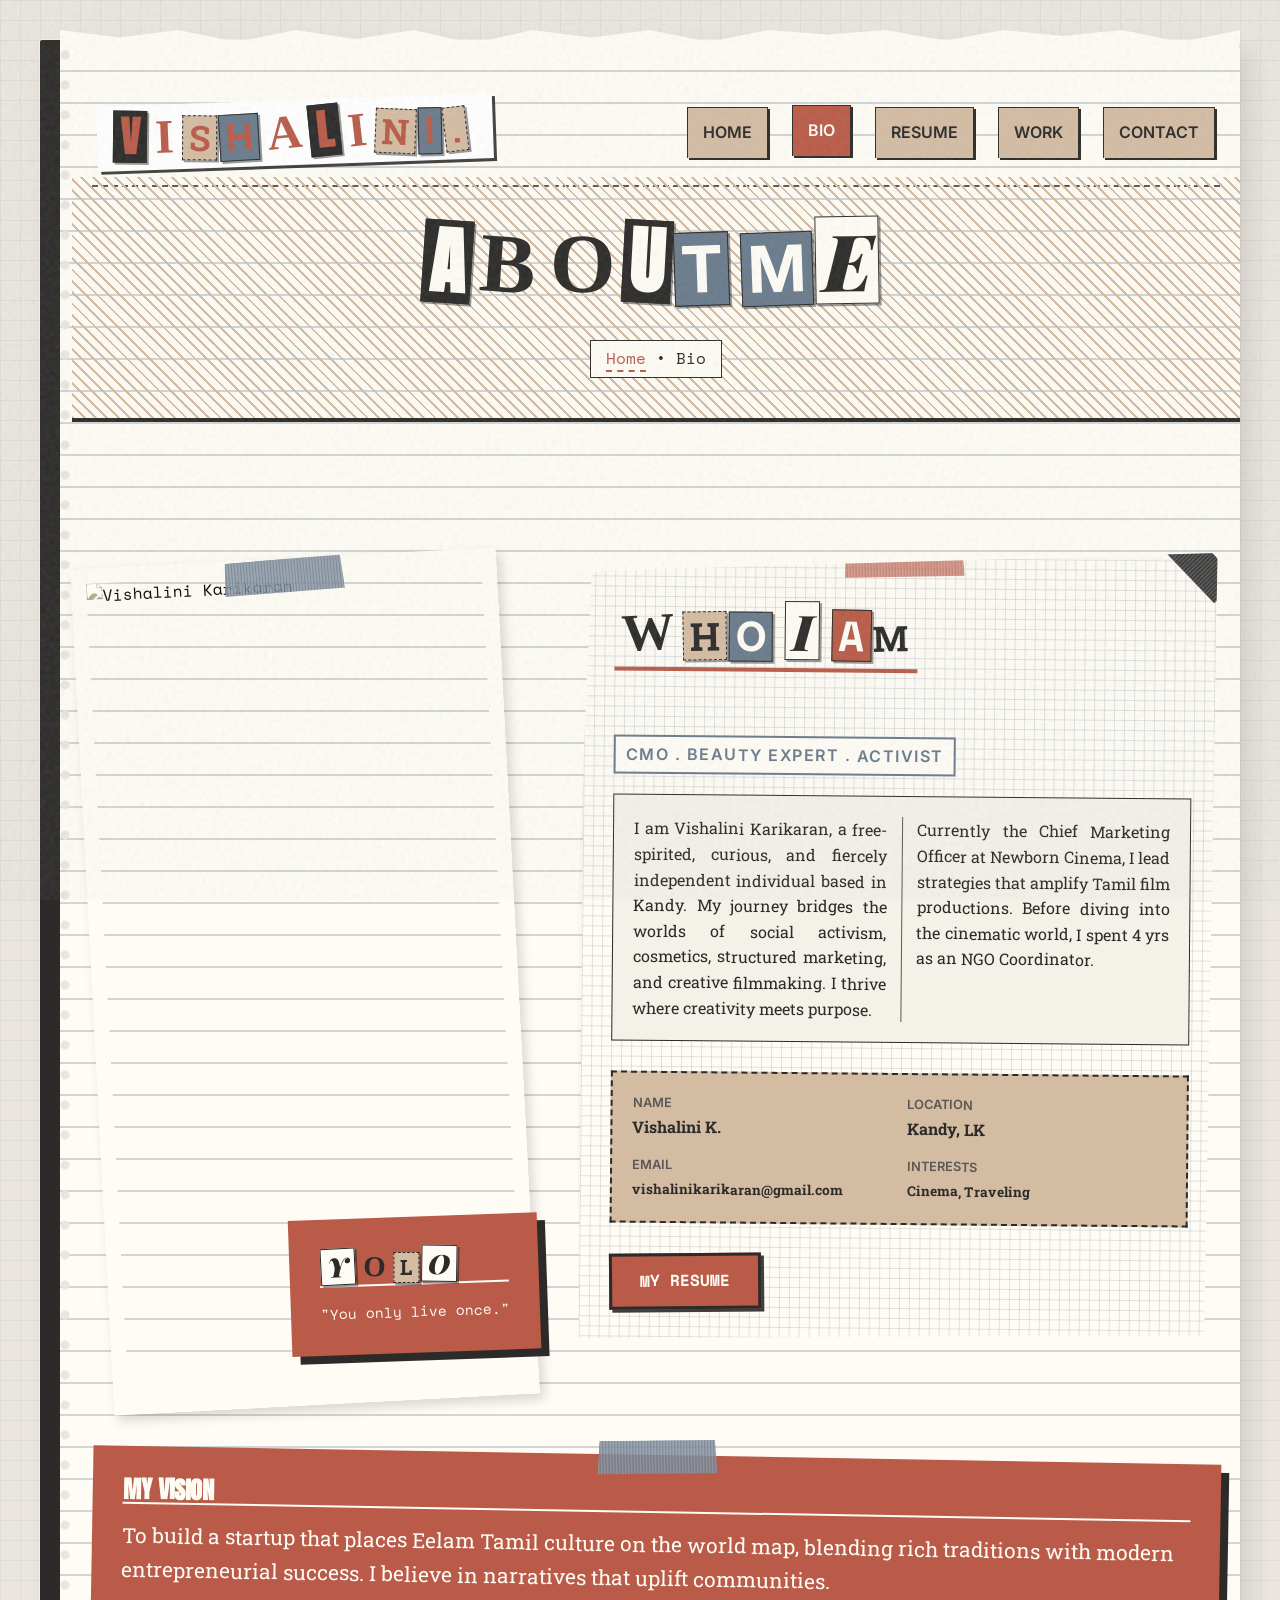
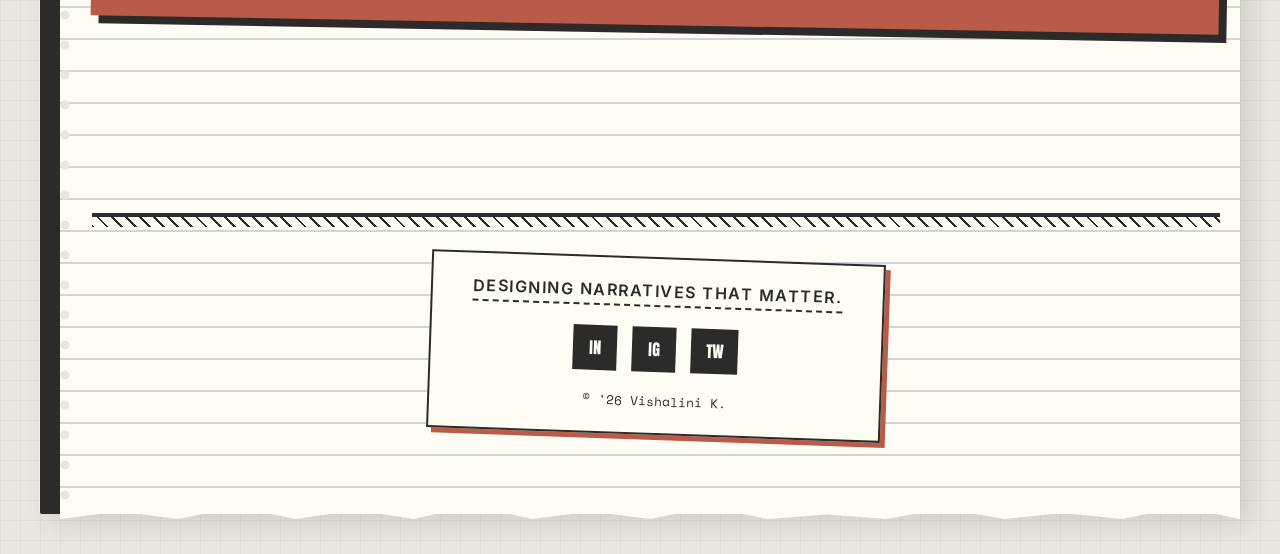
==== commit a05468a3: "feat: implement mobile navigation menu and improve responsive layout and performance" ====
--- a/about.html
+++ b/about.html
@@ -15,6 +15,10 @@
         <header class="header">
             <div class="nav-container">
                 <a href="index.html" class="logo ransom-text">Vishalini.</a>
+                
+                <button class="menu-toggle" aria-label="Toggle menu">
+                    <span></span><span></span><span></span>
+                </button>
                 
                 <nav class="nav-links">
                     <a href="index.html" class="nav-item">Home</a>
--- a/style.css
+++ b/style.css
@@ -53,6 +53,10 @@
   line-height: 1.6;
   overflow-x: hidden;
   position: relative;
+}
+
+html {
+  overflow-x: hidden;
 }
 
 /* Analog film grain/noise overlay */
@@ -208,6 +212,7 @@
   line-height: 1;
   font-weight: 700;
   text-transform: uppercase;
+  max-width: 100%;
 }
 
 /* Random stylistic fallbacks */
@@ -283,6 +288,8 @@
   display: flex;
   justify-content: space-between;
   align-items: center;
+  max-width: 100%;
+  padding: 0 5px;
 }
 
 .logo {
@@ -312,7 +319,7 @@
   text-transform: uppercase;
   color: var(--color-ink);
   background: var(--color-kraft);
-  padding: 8px 15px;
+  padding: 12px 15px; /* Minimum 44px touch target height */
   border: 1px solid var(--color-ink);
   box-shadow: 2px 2px 0 var(--color-ink);
   border-bottom: none;
@@ -618,8 +625,10 @@
   filter: grayscale(100%) contrast(120%);
 }
 
-.portfolio-item:hover .portfolio-img {
-  filter: grayscale(0%) contrast(110%);
+@media (hover: hover) and (pointer: fine) {
+  .portfolio-item:hover .portfolio-img {
+    filter: grayscale(0%) contrast(110%);
+  }
 }
 
 .portfolio-overlay {
@@ -703,21 +712,128 @@
   transform: rotate(2deg);
 }
 
-.social-links { display: flex; gap: 15px; margin-top: 20px; justify-content: center;}
+.social-links { display: flex; gap: 15px; margin-top: 20px; justify-content: center; flex-wrap: wrap; }
 .social-link {
   font-family: var(--font-sans);
   background: var(--color-ink);
   color: var(--color-paper);
-  padding: 5px 15px;
+  padding: 10px 15px; /* Increased to meet 44px minimum */
+  min-width: 44px;
+  min-height: 44px;
+  display: flex;
+  align-items: center;
+  justify-content: center;
   text-transform: uppercase;
   border: none;
 }
 .social-link:hover { background: var(--color-terracotta); }
+
+/* Mobile Menu Toggle Button */
+.menu-toggle {
+  display: none;
+  background: transparent;
+  border: none;
+  cursor: pointer;
+  padding: 10px;
+  width: 44px;
+  height: 44px;
+  z-index: 100;
+  flex-direction: column;
+  justify-content: space-around;
+}
+
+.menu-toggle span {
+  display: block;
+  width: 100%;
+  height: 3px;
+  background-color: var(--color-ink);
+  transition: all 0.3s ease;
+}
+
+.menu-toggle.active span:nth-child(1) { transform: translateY(11px) rotate(45deg); }
+.menu-toggle.active span:nth-child(2) { opacity: 0; }
+.menu-toggle.active span:nth-child(3) { transform: translateY(-10px) rotate(-45deg); }
 
 /* Responsive Adjustments */
 @media (max-width: 768px) {
   .hero-container, .about-grid, .resume-grid, .contact-wrap { grid-template-columns: 1fr; }
   .sketchbook-page { margin: 10px; padding: 20px 10px; border-left-width: 10px; }
   .contact-info { border-right: none; border-bottom: 2px dashed var(--color-ink); }
-  .nav-links { flex-wrap: wrap; justify-content: center;}
-}
+  
+  .header { position: relative; }
+  
+  .menu-toggle {
+    display: flex;
+  }
+  
+  .nav-links {
+    display: none;
+    position: absolute;
+    top: 70px;
+    left: 0;
+    right: 0;
+    background: var(--color-paper);
+    flex-direction: column;
+    padding: 20px;
+    border: 2px solid var(--color-ink);
+    box-shadow: 4px 4px 0 var(--color-dusty-blue);
+    z-index: 90;
+    gap: 10px;
+  }
+  
+  .nav-links.active {
+    display: flex;
+  }
+  
+  .logo {
+    font-size: 1.3rem !important;
+    padding: 2px 5px !important;
+  }
+
+  .hero-title, .page-title, h1[style] {
+    font-size: 1.8rem !important;
+    white-space: normal;
+  }
+
+  div.ransom-word {
+    white-space: normal !important;
+    max-width: 100%;
+  }
+  
+  span.ransom-word {
+    white-space: normal !important;
+  }
+  
+  .ransom-letter {
+    padding: 2px 3px !important;
+    font-size: 0.9em !important;
+    margin: 0px !important;
+  }
+  
+  .hero-content {
+    padding: 20px !important;
+  }
+  
+  .experience-badge {
+    transform: scale(0.7) rotate(-15deg);
+    bottom: -10px;
+    left: -10px;
+  }
+  
+  .newspaper-column {
+    column-count: 1;
+    column-gap: 0;
+  }
+  
+  .about-img .vision-box {
+    right: 5px !important;
+    bottom: 5px !important;
+    max-width: 80% !important;
+    padding: 15px !important;
+  }
+}
+
+@media (max-width: 480px) {
+  .logo { font-size: 1.1rem !important; }
+  .hero-title, .page-title, h1[style] { font-size: 1.5rem !important; }
+}
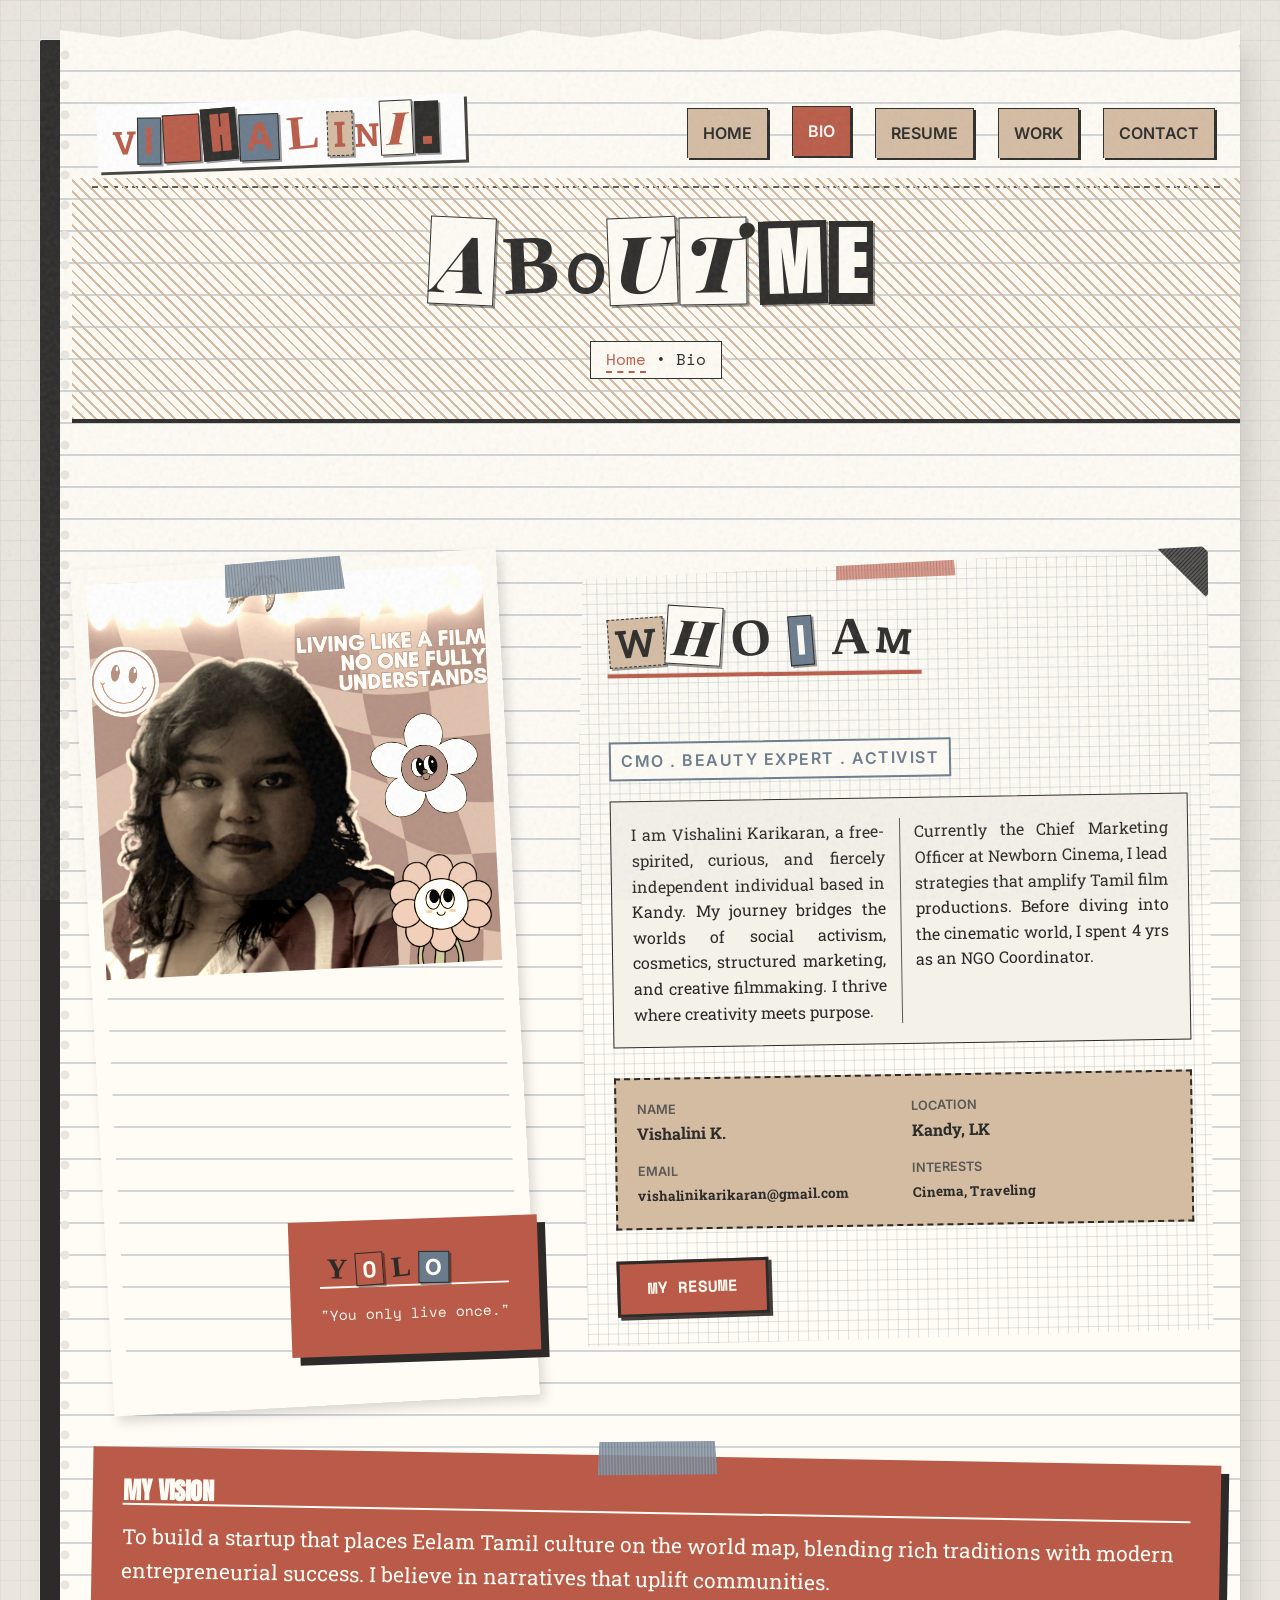
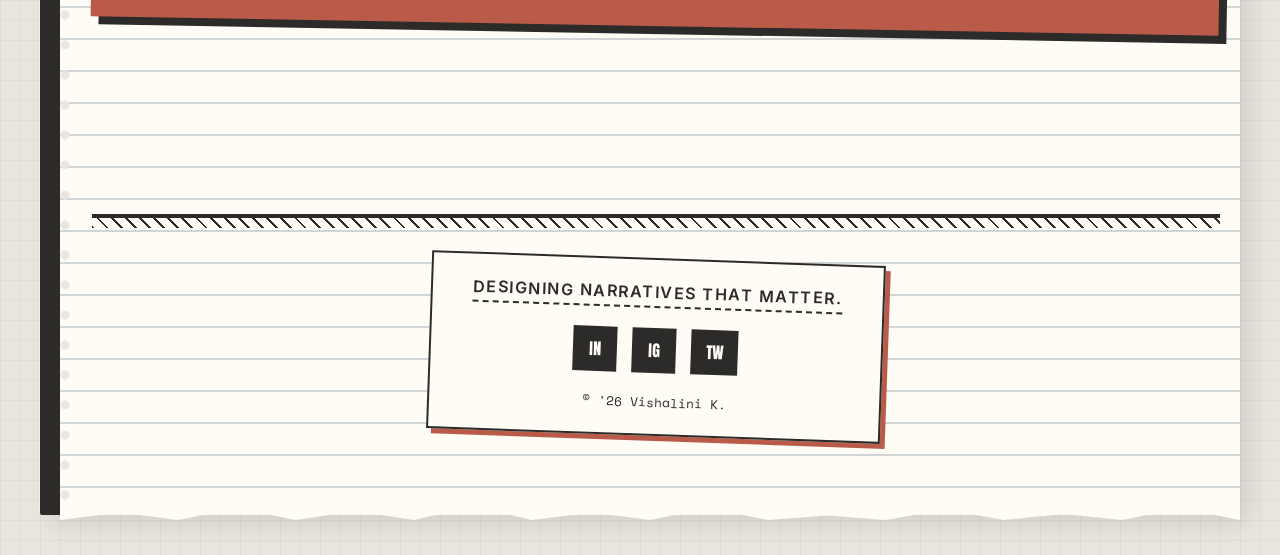
==== commit 0b58d9c6: "feat: update hero section with new assets, adjust image filters, and configure local development ser" ====
--- a/about.html
+++ b/about.html
@@ -44,7 +44,7 @@
                 <!-- Image -->
                 <div class="about-img photo-wrapper no-init-rot" style="transform: rotate(-3deg);">
                     <div class="tape tape-top tape-blue"></div>
-                    <img src="https://images.unsplash.com/photo-1580489944761-15a19d654956?ixlib=rb-4.0.3&auto=format&fit=crop&w=800&q=80" alt="Vishalini Karikaran" style="filter: grayscale(80%) sepia(40%) contrast(150%);">
+                    <img src="team-4.jpg" alt="Vishalini Karikaran" style="filter: grayscale(80%) sepia(40%) contrast(150%);">
                     
                     <div class="vision-box no-init-rot" style="position:absolute; bottom: -30px; right: -20px; max-width: 250px; z-index: 10;">
                         <h4 class="ransom-text" style="font-size: 1.2rem; color:var(--color-paper);">YOLO</h4>
--- a/style.css
+++ b/style.css
@@ -82,7 +82,7 @@
 }
 
 ul { list-style: none; }
-img { max-width: 100%; height: auto; display: block; filter: grayscale(80%) sepia(30%) contrast(120%); mix-blend-mode: multiply; }
+img { max-width: 100%; height: auto; display: block; filter: grayscale(80%) sepia(30%) contrast(120%); }
 
 .container {
   width: 100%;
@@ -344,6 +344,11 @@
   position: relative;
 }
 
+.hero-visual {
+  position: relative;
+  z-index: 1;
+}
+
 .hero-content {
   background: var(--color-paper);
   padding: 40px;
@@ -387,7 +392,7 @@
   width: 100%;
   aspect-ratio: 1/1;
   object-fit: cover;
-  filter: grayscale(100%) contrast(150%) url("data:image/svg+xml,%3Csvg viewBox='0 0 200 200' xmlns='http://www.w3.org/2000/svg'%3E%3Cfilter id='noise'%3E%3CfeTurbulence type='fractalNoise' baseFrequency='1.5' numOctaves='3' stitchTiles='stitch'/%3E%3C/filter%3E%3C/svg%3E#noise");
+  filter: grayscale(80%) sepia(20%) contrast(130%);
 }
 
 .experience-badge {
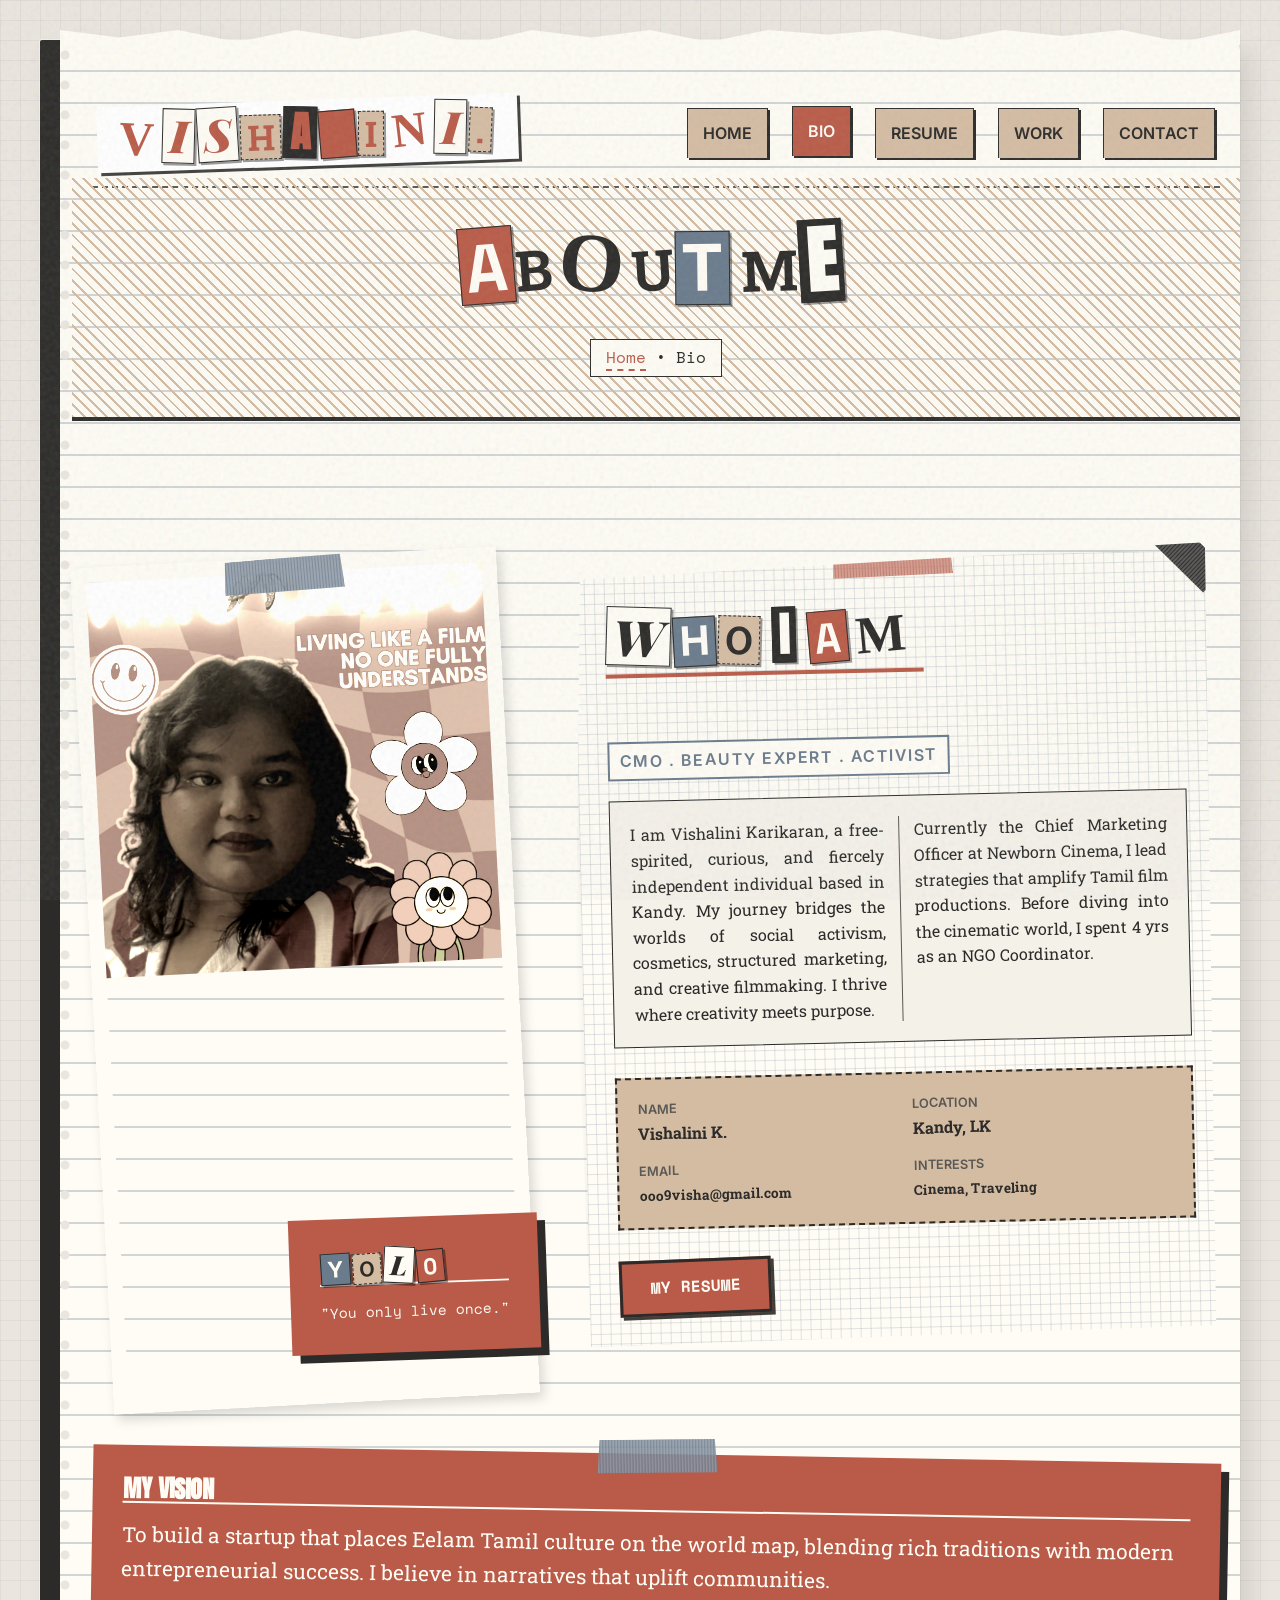
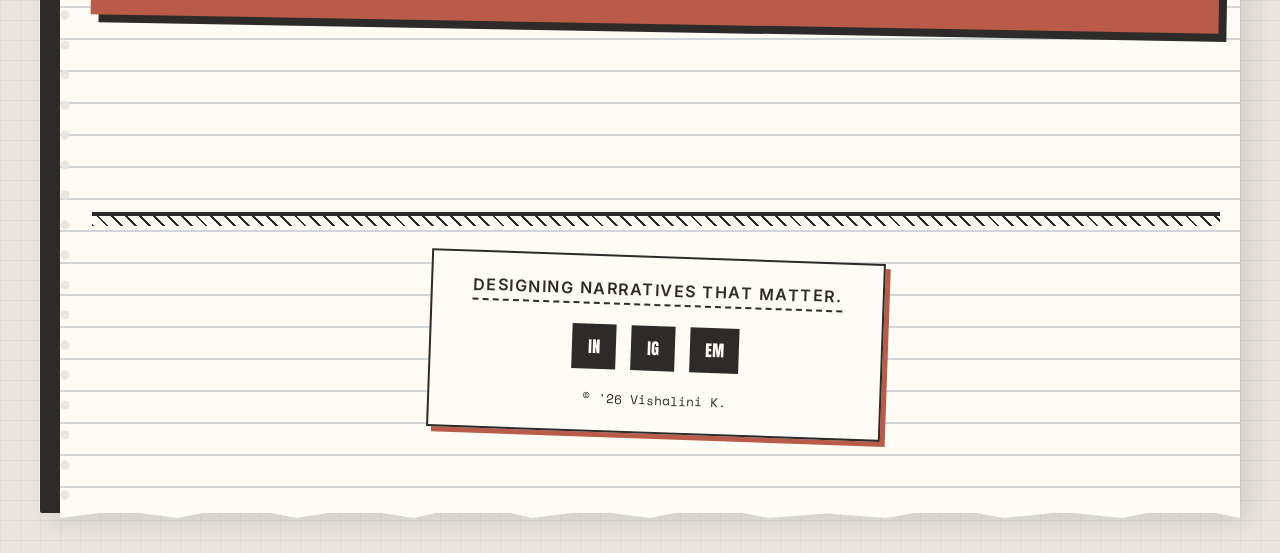
==== commit 2343c04d: "feat: update contact email address and standardize social media links across all pages" ====
--- a/about.html
+++ b/about.html
@@ -80,7 +80,7 @@
                         </div>
                         <div class="detail-item">
                             <span class="label">Email</span>
-                            <span class="val" style="font-size: 0.85rem;">vishalinikarikaran@gmail.com</span>
+                            <span class="val" style="font-size: 0.85rem;">ooo9visha@gmail.com</span>
                         </div>
                         <div class="detail-item">
                             <span class="label">Interests</span>
@@ -108,9 +108,9 @@
             <div class="footer-content">
                 <p class="footer-text clean-anchor" style="color:var(--color-ink); background:transparent; border:none; border-bottom:2px dashed; padding:0;">Designing narratives that matter.</p>
                 <div class="social-links">
-                    <a href="#" class="social-link">IN</a>
-                    <a href="#" class="social-link">IG</a>
-                    <a href="#" class="social-link">TW</a>
+                    <a href="https://www.linkedin.com/in/vishalini-karikaran-4b10633ba?utm_source=share&utm_campaign=share_via&utm_content=profile&utm_medium=android_app" class="social-link" aria-label="LinkedIn">IN</a>
+                    <a href="https://www.instagram.com/turtlelife_00?igsh=MTJ5bTJidGtxbXVueg==" class="social-link" aria-label="Instagram">IG</a>
+                    <a href="mailto:ooo9visha@gmail.com" class="social-link" aria-label="Email">EM</a>
                 </div>
                 <p style="margin-top:20px; font-family:var(--font-anchor); font-size: 0.8rem;">&copy; '26 Vishalini K.</p>
             </div>
